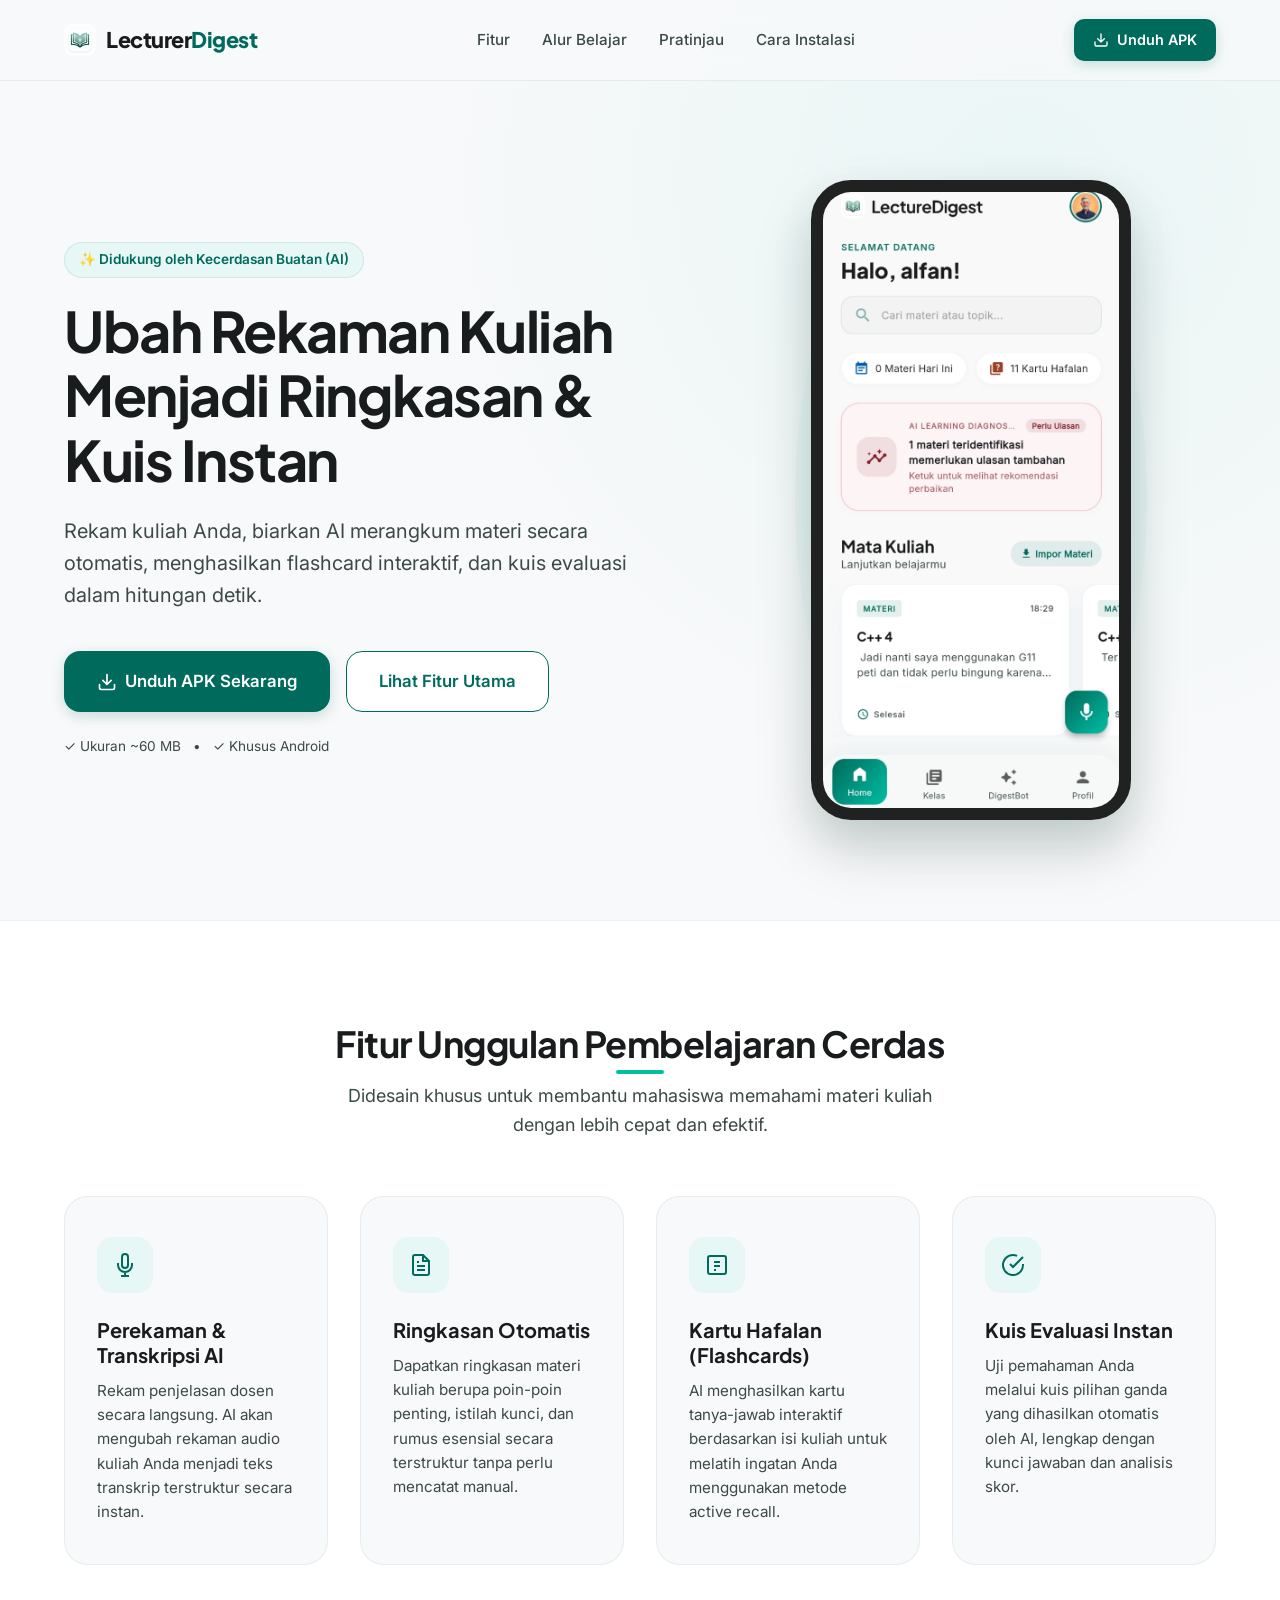
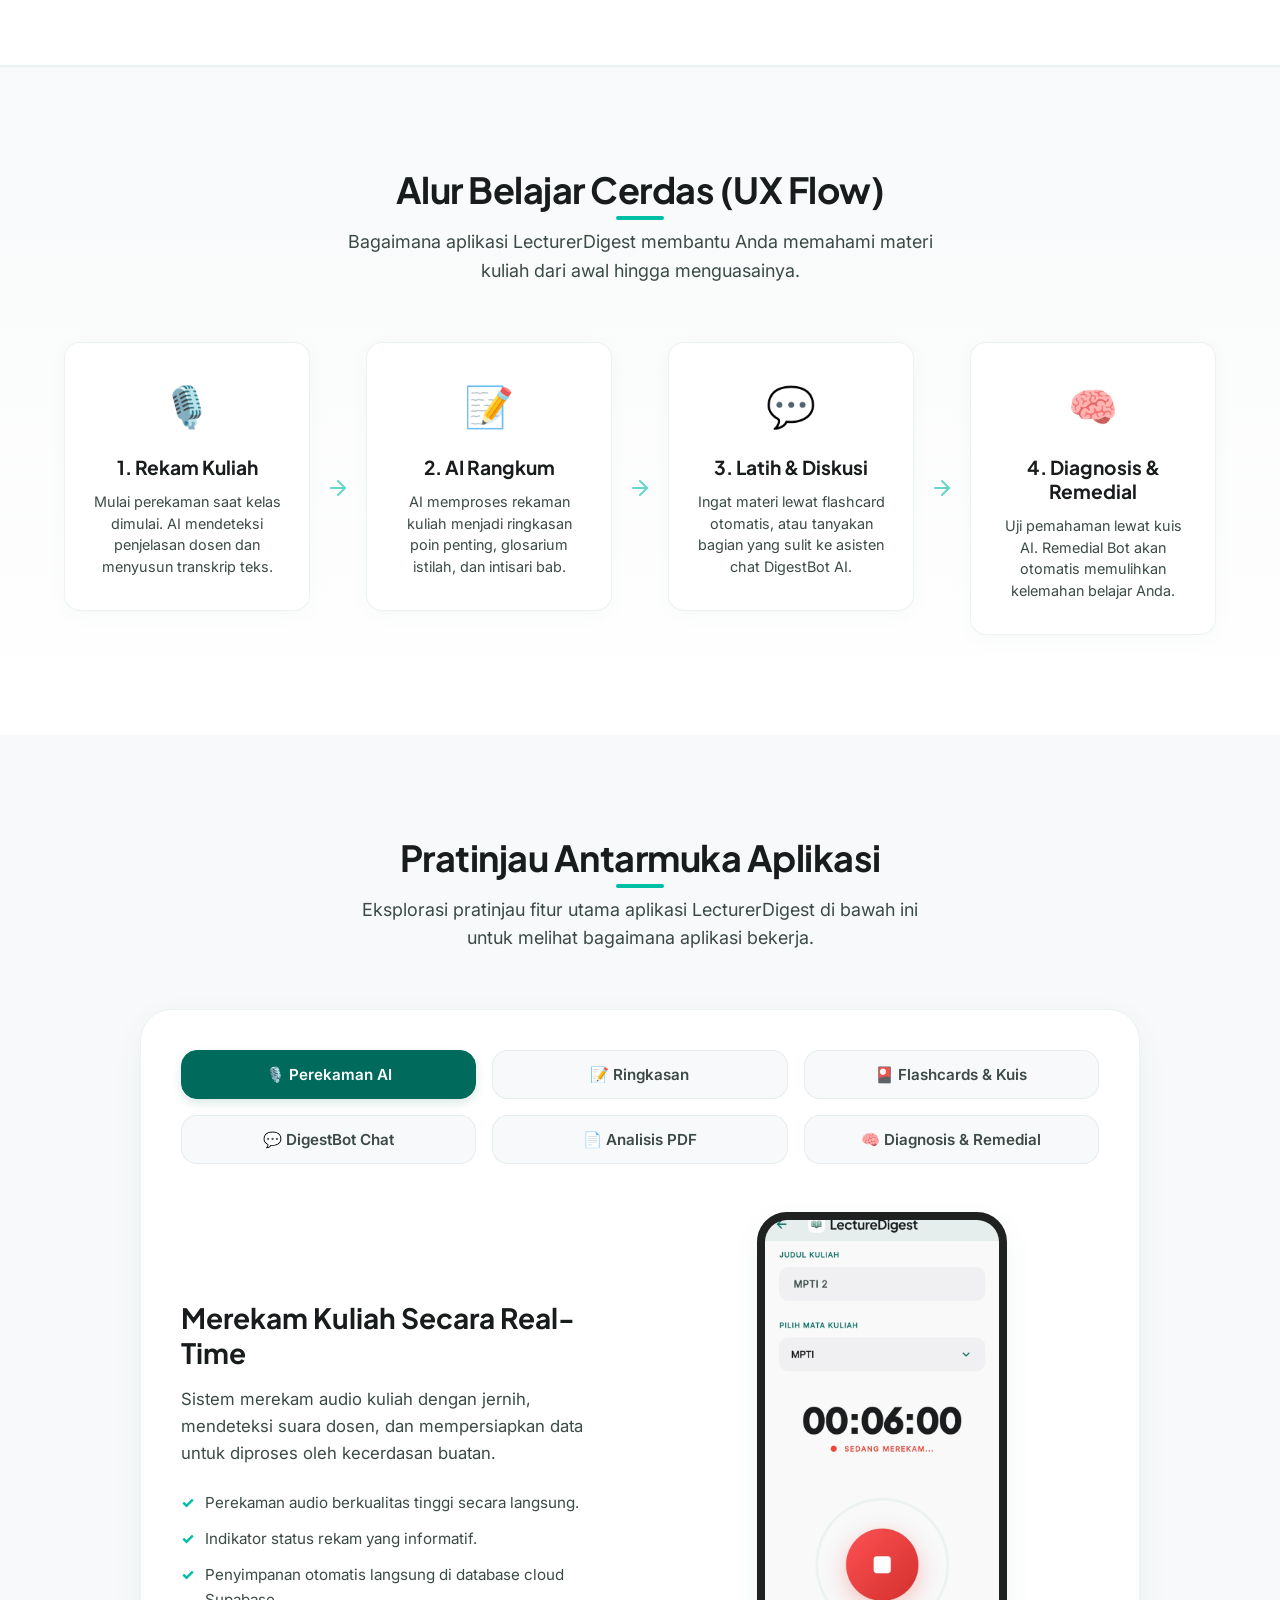
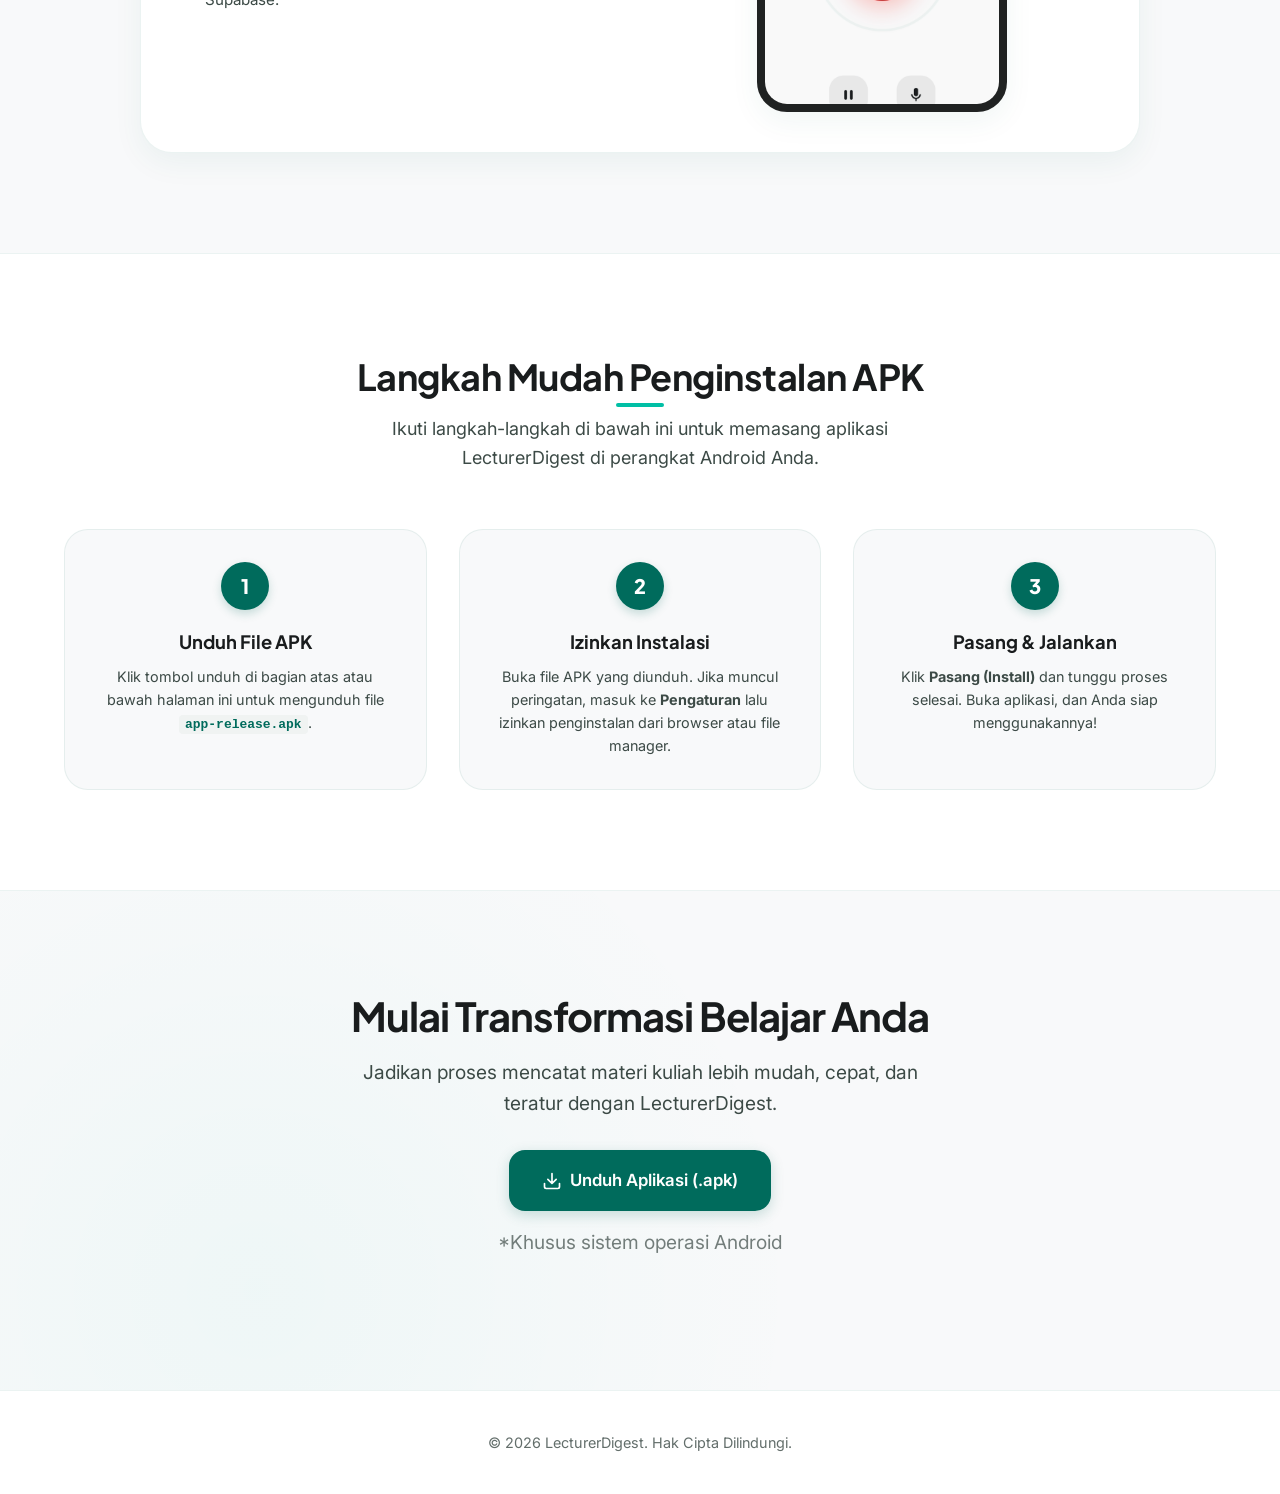
==== index.html @ afc5af7c "inisialisasi landing page" ====
<!DOCTYPE html>
<html lang="id">
<head>
    <meta charset="UTF-8">
    <meta name="viewport" content="width=device-width, initial-scale=1.0">
    <title>LecturerDigest - Rangkum Kuliah Otomatis dengan AI</title>
    <meta name="description" content="LecturerDigest adalah aplikasi Flutter cerdas yang membantu mahasiswa merangkum materi kuliah secara otomatis menggunakan AI. Rekam, buat transkrip, flashcard, dan kuis secara instan.">
    
    <!-- Google Fonts -->
    <link rel="preconnect" href="https://fonts.googleapis.com">
    <link rel="preconnect" href="https://fonts.gstatic.com" crossorigin>
    <link href="https://fonts.googleapis.com/css2?family=Inter:wght@400;500;600&family=Plus+Jakarta+Sans:wght@600;700;800&display=swap" rel="stylesheet">
    
    <!-- Custom CSS -->
    <link rel="stylesheet" href="style.css">
    
    <!-- Favicon -->
    <link rel="icon" type="image/png" href="logo.png">
</head>
<body>

    <!-- Header / Navbar -->
    <header class="header">
        <div class="container navbar">
            <a href="#" class="logo">
                <img src="logo.png" alt="LecturerDigest Logo" class="logo-img">
                <span class="logo-text">Lecturer<span>Digest</span></span>
            </a>
            <nav class="nav-links">
                <a href="#fitur">Fitur</a>
                <a href="#alur">Alur Belajar</a>
                <a href="#demo">Pratinjau</a>
                <a href="#panduan">Cara Instalasi</a>
            </nav>
            <div class="nav-cta">
                <a href="app-release.apk" class="btn btn-primary btn-sm" download>
                    <svg width="16" height="16" viewBox="0 0 24 24" fill="none" stroke="currentColor" stroke-width="2" stroke-linecap="round" stroke-linejoin="round"><path d="M21 15v4a2 2 0 0 1-2 2H5a2 2 0 0 1-2-2v-4M7 10l5 5 5-5M12 15V3"/></svg>
                    Unduh APK
                </a>
            </div>
        </div>
    </header>

    <!-- Hero Section -->
    <section class="hero-section">
        <div class="container hero-grid">
            <div class="hero-content">
                <div class="badge">✨ Didukung oleh Kecerdasan Buatan (AI)</div>
                <h1>Ubah Rekaman Kuliah Menjadi Ringkasan & Kuis Instan</h1>
                <p class="hero-subtitle">Rekam kuliah Anda, biarkan AI merangkum materi secara otomatis, menghasilkan flashcard interaktif, dan kuis evaluasi dalam hitungan detik.</p>
                
                <div class="hero-actions">
                    <a href="app-release.apk" class="btn btn-primary btn-lg" download>
                        <svg width="20" height="20" viewBox="0 0 24 24" fill="none" stroke="currentColor" stroke-width="2" stroke-linecap="round" stroke-linejoin="round"><path d="M21 15v4a2 2 0 0 1-2 2H5a2 2 0 0 1-2-2v-4M7 10l5 5 5-5M12 15V3"/></svg>
                        Unduh APK Sekarang
                    </a>
                    <a href="#demo" class="btn btn-secondary btn-lg">
                        Lihat Fitur Utama
                    </a>
                </div>
                
                <div class="hero-meta">
                    <span>✓ Ukuran ~60 MB</span>
                    <span>•</span>
                    <span>✓ Khusus Android</span>
                </div>
            </div>
            
            <div class="hero-visual">
                <!-- CSS App Mockup -->
                <div class="phone-frame-wrapper">
                    <div class="phone-frame">
                        <img src="ss/dashboard.png" alt="LecturerDigest Dashboard" class="phone-screenshot">
                    </div>
                </div>
            </div>
        </div>
    </section>

    <!-- Features Section -->
    <section id="fitur" class="features-section">
        <div class="container">
            <div class="section-title text-center">
                <h2>Fitur Unggulan Pembelajaran Cerdas</h2>
                <p>Didesain khusus untuk membantu mahasiswa memahami materi kuliah dengan lebih cepat dan efektif.</p>
            </div>
            
            <div class="features-grid">
                <div class="feature-card">
                    <div class="feature-icon">
                        <svg width="24" height="24" viewBox="0 0 24 24" fill="none" stroke="currentColor" stroke-width="2"><path d="M12 1a3 3 0 0 0-3 3v8a3 3 0 0 0 6 0V4a3 3 0 0 0-3-3z"/><path d="M19 10v2a7 7 0 0 1-14 0v-2M12 19v4M8 23h8"/></svg>
                    </div>
                    <h3>Perekaman & Transkripsi AI</h3>
                    <p>Rekam penjelasan dosen secara langsung. AI akan mengubah rekaman audio kuliah Anda menjadi teks transkrip terstruktur secara instan.</p>
                </div>
                
                <div class="feature-card">
                    <div class="feature-icon">
                        <svg width="24" height="24" viewBox="0 0 24 24" fill="none" stroke="currentColor" stroke-width="2"><path d="M14 2H6a2 2 0 0 0-2 2v16a2 2 0 0 0 2 2h12a2 2 0 0 0 2-2V8z"/><polyline points="14 2 14 8 20 8"/><line x1="16" y1="13" x2="8" y2="13"/><line x1="16" y1="17" x2="8" y2="17"/><polyline points="10 9 9 9 8 9"/></svg>
                    </div>
                    <h3>Ringkasan Otomatis</h3>
                    <p>Dapatkan ringkasan materi kuliah berupa poin-poin penting, istilah kunci, dan rumus esensial secara terstruktur tanpa perlu mencatat manual.</p>
                </div>
                
                <div class="feature-card">
                    <div class="feature-icon">
                        <svg width="24" height="24" viewBox="0 0 24 24" fill="none" stroke="currentColor" stroke-width="2"><rect x="3" y="3" width="18" height="18" rx="2" ry="2"/><line x1="9" y1="9" x2="15" y2="9"/><line x1="9" y1="13" x2="15" y2="13"/><line x1="9" y1="17" x2="11" y2="17"/></svg>
                    </div>
                    <h3>Kartu Hafalan (Flashcards)</h3>
                    <p>AI menghasilkan kartu tanya-jawab interaktif berdasarkan isi kuliah untuk melatih ingatan Anda menggunakan metode active recall.</p>
                </div>
                
                <div class="feature-card">
                    <div class="feature-icon">
                        <svg width="24" height="24" viewBox="0 0 24 24" fill="none" stroke="currentColor" stroke-width="2"><path d="M22 11.08V12a10 10 0 1 1-5.93-9.14"/><polyline points="22 4 12 14.01 9 11.01"/></svg>
                    </div>
                    <h3>Kuis Evaluasi Instan</h3>
                    <p>Uji pemahaman Anda melalui kuis pilihan ganda yang dihasilkan otomatis oleh AI, lengkap dengan kunci jawaban dan analisis skor.</p>
                </div>
            </div>
        </div>
    </section>

    <!-- UX Flow Section -->
    <section id="alur" class="flow-section">
        <div class="container">
            <div class="section-title text-center">
                <h2>Alur Belajar Cerdas (UX Flow)</h2>
                <p>Bagaimana aplikasi LecturerDigest membantu Anda memahami materi kuliah dari awal hingga menguasainya.</p>
            </div>
            
            <div class="flow-steps">
                <div class="flow-step">
                    <div class="flow-icon">🎙️</div>
                    <div class="flow-content">
                        <h4>1. Rekam Kuliah</h4>
                        <p>Mulai perekaman saat kelas dimulai. AI mendeteksi penjelasan dosen dan menyusun transkrip teks.</p>
                    </div>
                </div>
                <div class="flow-arrow">
                    <svg width="24" height="24" viewBox="0 0 24 24" fill="none" stroke="currentColor" stroke-width="2" stroke-linecap="round" stroke-linejoin="round"><line x1="5" y1="12" x2="19" y2="12"/><polyline points="12 5 19 12 12 19"/></svg>
                </div>
                <div class="flow-step">
                    <div class="flow-icon">📝</div>
                    <div class="flow-content">
                        <h4>2. AI Rangkum</h4>
                        <p>AI memproses rekaman kuliah menjadi ringkasan poin penting, glosarium istilah, dan intisari bab.</p>
                    </div>
                </div>
                <div class="flow-arrow">
                    <svg width="24" height="24" viewBox="0 0 24 24" fill="none" stroke="currentColor" stroke-width="2" stroke-linecap="round" stroke-linejoin="round"><line x1="5" y1="12" x2="19" y2="12"/><polyline points="12 5 19 12 12 19"/></svg>
                </div>
                <div class="flow-step">
                    <div class="flow-icon">💬</div>
                    <div class="flow-content">
                        <h4>3. Latih & Diskusi</h4>
                        <p>Ingat materi lewat flashcard otomatis, atau tanyakan bagian yang sulit ke asisten chat DigestBot AI.</p>
                    </div>
                </div>
                <div class="flow-arrow">
                    <svg width="24" height="24" viewBox="0 0 24 24" fill="none" stroke="currentColor" stroke-width="2" stroke-linecap="round" stroke-linejoin="round"><line x1="5" y1="12" x2="19" y2="12"/><polyline points="12 5 19 12 12 19"/></svg>
                </div>
                <div class="flow-step">
                    <div class="flow-icon">🧠</div>
                    <div class="flow-content">
                        <h4>4. Diagnosis & Remedial</h4>
                        <p>Uji pemahaman lewat kuis AI. Remedial Bot akan otomatis memulihkan kelemahan belajar Anda.</p>
                    </div>
                </div>
            </div>
        </div>
    </section>

    <!-- App Preview Section -->
    <section id="demo" class="demo-section">
        <div class="container">
            <div class="section-title text-center">
                <h2>Pratinjau Antarmuka Aplikasi</h2>
                <p>Eksplorasi pratinjau fitur utama aplikasi LecturerDigest di bawah ini untuk melihat bagaimana aplikasi bekerja.</p>
            </div>
            
            <div class="demo-tabs-container">
                <div class="demo-tabs">
                    <button class="tab-btn active" onclick="switchTab('rekam')">🎙️ Perekaman AI</button>
                    <button class="tab-btn" onclick="switchTab('ringkas')">📝 Ringkasan</button>
                    <button class="tab-btn" onclick="switchTab('flash')">🎴 Flashcards & Kuis</button>
                    <button class="tab-btn" onclick="switchTab('bot')">💬 DigestBot Chat</button>
                    <button class="tab-btn" onclick="switchTab('pdf')">📄 Analisis PDF</button>
                    <button class="tab-btn" onclick="switchTab('diagnosis')">🧠 Diagnosis & Remedial</button>
                </div>
                
                <div class="demo-content-wrapper">
                    <!-- Tab Panel 1: Rekam -->
                    <div id="panel-rekam" class="tab-panel active">
                        <div class="panel-layout">
                            <div class="panel-info">
                                <h3>Merekam Kuliah Secara Real-Time</h3>
                                <p>Sistem merekam audio kuliah dengan jernih, mendeteksi suara dosen, dan mempersiapkan data untuk diproses oleh kecerdasan buatan.</p>
                                <ul class="bullet-list">
                                    <li>Perekaman audio berkualitas tinggi secara langsung.</li>
                                    <li>Indikator status rekam yang informatif.</li>
                                    <li>Penyimpanan otomatis langsung di database cloud Supabase.</li>
                                </ul>
                            </div>
                            <div class="panel-preview">
                                <div class="phone-frame mini-phone">
                                    <img src="ss/rekam.png" alt="Perekaman AI LecturerDigest" class="phone-screenshot">
                                </div>
                            </div>
                        </div>
                    </div>
                    
                    <!-- Tab Panel 2: Ringkas -->
                    <div id="panel-ringkas" class="tab-panel">
                        <div class="panel-layout">
                            <div class="panel-info">
                                <h3>Ringkasan Otomatis Berbasis AI</h3>
                                <p>Menghasilkan rangkuman berstruktur dari transkrip kuliah panjang. Menemukan poin-poin terpenting dalam hitungan detik.</p>
                                <ul class="bullet-list">
                                    <li>Pembuatan rangkuman otomatis berdasarkan materi kuliah.</li>
                                    <li>Pengelompokan dalam sub-bab/topik yang rapi.</li>
                                    <li>Ekstraksi poin-poin kunci materi secara detail.</li>
                                </ul>
                            </div>
                            <div class="panel-preview">
                                <div class="phone-frame mini-phone">
                                    <img src="ss/ringkasan 1.png" alt="Ringkasan Otomatis LecturerDigest" class="phone-screenshot">
                                </div>
                            </div>
                        </div>
                    </div>
                    
                    <!-- Tab Panel 3: Flashcards -->
                    <div id="panel-flash" class="tab-panel">
                        <div class="panel-layout">
                            <div class="panel-info">
                                <h3>Belajar Cepat dengan Flashcard & Kuis</h3>
                                <p>Sistem mengekstrak konsep kunci dan membuat kuis serta pertanyaan kartu hafalan otomatis untuk melatih daya ingat Anda.</p>
                                <ul class="bullet-list">
                                    <li>Metode Active Recall untuk mengingat materi kuliah.</li>
                                    <li>Pembuatan kartu tanya-jawab otomatis dari teks ringkasan.</li>
                                    <li>Kuis pilihan ganda untuk mengevaluasi pemahaman belajar.</li>
                                </ul>
                            </div>
                            <div class="panel-preview">
                                <div class="phone-frame mini-phone">
                                    <img src="ss/flashcard1.png" alt="Flashcards LecturerDigest" class="phone-screenshot">
                                </div>
                            </div>
                        </div>
                    </div>
                    
                    <!-- Tab Panel 4: DigestBot -->
                    <div id="panel-bot" class="tab-panel">
                        <div class="panel-layout">
                            <div class="panel-info">
                                <h3>Asisten Belajar Cerdas: DigestBot</h3>
                                <p>Fitur tanya jawab langsung dengan AI pintar yang mengetahui isi rekaman kuliah Anda secara detail.</p>
                                <ul class="bullet-list">
                                    <li>Tanya jawab interaktif seputar isi rekaman.</li>
                                    <li>Minta penjelasan ulang pada bagian materi yang sulit.</li>
                                    <li>Asisten AI pribadi yang selalu siap membantu kapan saja.</li>
                                </ul>
                            </div>
                            <div class="panel-preview">
                                <div class="phone-frame mini-phone">
                                    <img src="ss/digestbot1.png" alt="DigestBot Chat AI LecturerDigest" class="phone-screenshot">
                                </div>
                            </div>
                        </div>
                    </div>
                    
                    <!-- Tab Panel 5: Analisis PDF -->
                    <div id="panel-pdf" class="tab-panel">
                        <div class="panel-layout">
                            <div class="panel-info">
                                <h3>Unggah & Analisis PDF</h3>
                                <p>Membaca dan merangkum slide kuliah/PDF bahan ajar Anda langsung di dalam aplikasi.</p>
                                <ul class="bullet-list">
                                    <li>Unggah file bahan kuliah berupa slide presentasi atau dokumen PDF.</li>
                                    <li>AI akan mengekstrak informasi dan membuat materi ringkasan.</li>
                                    <li>Bahan ajar terpusat untuk memudahkan belajar terarah.</li>
                                </ul>
                            </div>
                            <div class="panel-preview">
                                <div class="phone-frame mini-phone">
                                    <img src="ss/pdf1.png" alt="Analisis PDF LecturerDigest" class="phone-screenshot">
                                </div>
                            </div>
                        </div>
                    </div>
                    
                    <!-- Tab Panel 6: Diagnosis -->
                    <div id="panel-diagnosis" class="tab-panel">
                        <div class="panel-layout">
                            <div class="panel-info">
                                <h3>Diagnosis Pemahaman & Remedial Bot</h3>
                                <p>Mendiagnosis kelemahan belajar Anda dan memberikan bantuan remedial otomatis.</p>
                                <ul class="bullet-list">
                                    <li>Analisis otomatis tingkat pemahaman per topik kuliah.</li>
                                    <li>Remedial Bot memberikan materi remedial terarah.</li>
                                    <li>Rekomendasi materi yang perlu dipelajari kembali agar nilai maksimal.</li>
                                </ul>
                            </div>
                            <div class="panel-preview">
                                <div class="phone-frame mini-phone">
                                    <img src="ss/diagnosis1.png" alt="Diagnosis Pemahaman LecturerDigest" class="phone-screenshot">
                                </div>
                            </div>
                        </div>
                    </div>
                </div>
            </div>
        </div>
    </section>

    <!-- Installation Guide Section -->
    <section id="panduan" class="guide-section">
        <div class="container">
            <div class="section-title text-center">
                <h2>Langkah Mudah Penginstalan APK</h2>
                <p>Ikuti langkah-langkah di bawah ini untuk memasang aplikasi LecturerDigest di perangkat Android Anda.</p>
            </div>
            
            <div class="guide-steps">
                <div class="step-card">
                    <div class="step-num">1</div>
                    <h4>Unduh File APK</h4>
                    <p>Klik tombol unduh di bagian atas atau bawah halaman ini untuk mengunduh file <code>app-release.apk</code>.</p>
                </div>
                
                <div class="step-card">
                    <div class="step-num">2</div>
                    <h4>Izinkan Instalasi</h4>
                    <p>Buka file APK yang diunduh. Jika muncul peringatan, masuk ke <strong>Pengaturan</strong> lalu izinkan penginstalan dari browser atau file manager.</p>
                </div>
                
                <div class="step-card">
                    <div class="step-num">3</div>
                    <h4>Pasang & Jalankan</h4>
                    <p>Klik <strong>Pasang (Install)</strong> dan tunggu proses selesai. Buka aplikasi, dan Anda siap menggunakannya!</p>
                </div>
            </div>
        </div>
    </section>

    <!-- CTA Section -->
    <section class="cta-section">
        <div class="container text-center">
            <h2>Mulai Transformasi Belajar Anda</h2>
            <p>Jadikan proses mencatat materi kuliah lebih mudah, cepat, dan teratur dengan LecturerDigest.</p>
            <div class="cta-btn-wrapper">
                <a href="app-release.apk" class="btn btn-primary btn-lg" download>
                    <svg width="20" height="20" viewBox="0 0 24 24" fill="none" stroke="currentColor" stroke-width="2" stroke-linecap="round" stroke-linejoin="round"><path d="M21 15v4a2 2 0 0 1-2 2H5a2 2 0 0 1-2-2v-4M7 10l5 5 5-5M12 15V3"/></svg>
                    Unduh Aplikasi (.apk)
                </a>
            </div>
            <p class="cta-note">*Khusus sistem operasi Android</p>
        </div>
    </section>

    <!-- Footer -->
    <footer class="footer">
        <div class="container">
            <p class="copyright">© 2026 LecturerDigest. Hak Cipta Dilindungi.</p>
        </div>
    </footer>

    <!-- Interactive JS Scripts -->
    <script>
        // Tab switching logic
        function switchTab(tabId) {
            // Remove active classes
            document.querySelectorAll('.tab-btn').forEach(btn => btn.classList.remove('active'));
            document.querySelectorAll('.tab-panel').forEach(panel => panel.classList.remove('active'));
            
            // Add active to current button
            event.currentTarget.classList.add('active');
            
            // Show corresponding panel
            document.getElementById('panel-' + tabId).classList.add('active');
        }

        // No extra functions needed since screenshots are used directly.
    </script>
</body>
</html>
---- style.css ----
/* ==========================================================================
   Design System & Variable Declarations
   ========================================================================== */
:root {
    /* Primary Colors */
    --color-primary: #006b5c;         /* App Theme Deep Teal */
    --color-primary-rgb: 0, 107, 92;
    --color-primary-container: #00bfa5; /* Vibrant Turquoise Green */
    --color-primary-light: #e6f7f5;    /* Very Light Mint */
    
    /* Secondary & Dark Accents */
    --color-secondary: #005faf;       /* Blue Accent */
    --color-text-primary: #191c1d;    /* Deep Charcoal-Green */
    --color-text-secondary: #3c4a46;  /* Muted Slate-Teal */
    --color-border: rgba(0, 107, 92, 0.08);
    --color-border-active: rgba(0, 107, 92, 0.2);
    
    /* Backgrounds */
    --color-bg-page: #f8f9fa;         /* Off-white page background */
    --color-bg-card: #ffffff;         /* Pure white cards */
    --color-bg-subtle: #f0f3f2;       /* Light gray-teal */
    
    /* Animations */
    --transition-smooth: all 0.3s cubic-bezier(0.4, 0, 0.2, 1);
    --shadow-subtle: 0 4px 20px rgba(0, 107, 92, 0.03);
    --shadow-medium: 0 10px 30px rgba(0, 107, 92, 0.06);
    --shadow-premium: 0 20px 40px rgba(0, 107, 92, 0.1);
    
    /* Border Radius */
    --radius-sm: 8px;
    --radius-md: 16px;
    --radius-lg: 24px;
    --radius-xl: 32px;
}

/* ==========================================================================
   Base CSS & Reset
   ========================================================================== */
* {
    box-sizing: border-box;
    margin: 0;
    padding: 0;
}

html {
    scroll-behavior: smooth;
    font-size: 16px;
}

body {
    font-family: 'Inter', -apple-system, BlinkMacSystemFont, "Segoe UI", Roboto, Helvetica, Arial, sans-serif;
    color: var(--color-text-secondary);
    background-color: var(--color-bg-page);
    line-height: 1.6;
    overflow-x: hidden;
    -webkit-font-smoothing: antialiased;
}

h1, h2, h3, h4, h5, h6 {
    font-family: 'Plus Jakarta Sans', sans-serif;
    color: var(--color-text-primary);
    font-weight: 700;
    line-height: 1.25;
}

a {
    color: inherit;
    text-decoration: none;
    transition: var(--transition-smooth);
}

img, svg {
    max-width: 100%;
    height: auto;
    vertical-align: middle;
}

code {
    background-color: var(--color-bg-subtle);
    padding: 2px 6px;
    border-radius: 4px;
    font-size: 0.9em;
    color: var(--color-primary);
    font-weight: 600;
}

/* ==========================================================================
   Utility Layout Components
   ========================================================================== */
.container {
    width: 100%;
    max-width: 1200px;
    margin: 0 auto;
    padding: 0 24px;
}

.text-center {
    text-align: center;
}

.section-title {
    margin-bottom: 56px;
}

.section-title h2 {
    font-size: 2.25rem;
    margin-bottom: 16px;
    letter-spacing: -0.5px;
    position: relative;
    display: inline-block;
}

.section-title h2::after {
    content: '';
    position: absolute;
    bottom: -8px;
    left: 50%;
    transform: translateX(-50%);
    width: 48px;
    height: 4px;
    background-color: var(--color-primary-container);
    border-radius: 2px;
}

.section-title p {
    font-size: 1.125rem;
    max-width: 600px;
    margin: 0 auto;
    color: var(--color-text-secondary);
}

/* ==========================================================================
   Buttons (Minimalist & Dynamic)
   ========================================================================== */
.btn {
    display: inline-flex;
    align-items: center;
    justify-content: center;
    gap: 8px;
    font-weight: 600;
    font-family: 'Inter', sans-serif;
    border-radius: var(--radius-md);
    cursor: pointer;
    transition: var(--transition-smooth);
    border: 1px solid transparent;
}

.btn-primary {
    background-color: var(--color-primary);
    color: white;
    box-shadow: 0 4px 14px rgba(0, 107, 92, 0.2);
}

.btn-primary:hover {
    background-color: #005649;
    transform: translateY(-2px);
    box-shadow: 0 6px 20px rgba(0, 107, 92, 0.3);
}

.btn-primary:active {
    transform: translateY(0);
}

.btn-secondary {
    background-color: var(--color-bg-card);
    color: var(--color-primary);
    border-color: var(--color-primary);
}

.btn-secondary:hover {
    background-color: var(--color-primary-light);
    transform: translateY(-2px);
}

.btn-lg {
    padding: 16px 32px;
    font-size: 1.05rem;
}

.btn-sm {
    padding: 8px 18px;
    font-size: 0.9rem;
    border-radius: 10px;
}

/* ==========================================================================
   Header / Navbar
   ========================================================================== */
.header {
    position: fixed;
    top: 0;
    left: 0;
    width: 100%;
    z-index: 1000;
    background-color: rgba(248, 249, 250, 0.8);
    backdrop-filter: blur(12px);
    -webkit-backdrop-filter: blur(12px);
    border-bottom: 1px solid var(--color-border);
}

.navbar {
    display: flex;
    align-items: center;
    justify-content: space-between;
    height: 80px;
}

.logo {
    display: flex;
    align-items: center;
    gap: 10px;
}

.logo-img {
    width: 32px;
    height: 32px;
    object-fit: cover;
    border-radius: 9px;
}

.logo-text {
    font-family: 'Plus Jakarta Sans', sans-serif;
    font-weight: 800;
    font-size: 1.35rem;
    letter-spacing: -0.5px;
    color: var(--color-text-primary);
}

.logo-text span {
    color: var(--color-primary);
}

.nav-links {
    display: flex;
    align-items: center;
    gap: 32px;
}

.nav-links a {
    font-size: 0.95rem;
    font-weight: 500;
    color: var(--color-text-secondary);
}

.nav-links a:hover {
    color: var(--color-primary);
}

/* ==========================================================================
   Hero Section
   ========================================================================== */
.hero-section {
    padding: 180px 0 100px 0;
    background: radial-gradient(circle at 80% 20%, rgba(0, 191, 165, 0.06) 0%, rgba(248, 249, 250, 0) 50%);
}

.hero-grid {
    display: grid;
    grid-template-columns: 1.1fr 0.9fr;
    gap: 64px;
    align-items: center;
}

.hero-content h1 {
    font-size: 3.5rem;
    line-height: 1.15;
    letter-spacing: -1.5px;
    margin-bottom: 24px;
}

.badge {
    display: inline-block;
    padding: 6px 14px;
    background-color: var(--color-primary-light);
    color: var(--color-primary);
    font-size: 0.85rem;
    font-weight: 600;
    border-radius: 100px;
    margin-bottom: 20px;
    border: 1px solid rgba(0, 107, 92, 0.1);
}

.hero-subtitle {
    font-size: 1.25rem;
    color: var(--color-text-secondary);
    margin-bottom: 40px;
    font-weight: 400;
}

.hero-actions {
    display: flex;
    align-items: center;
    gap: 16px;
    margin-bottom: 24px;
}

.hero-meta {
    display: flex;
    align-items: center;
    gap: 12px;
    font-size: 0.85rem;
    color: var(--color-text-secondary);
}

/* ==========================================================================
   App Mockup Phone (Pure CSS)
   ========================================================================== */
.hero-visual {
    display: flex;
    justify-content: center;
}

.phone-frame-wrapper {
    position: relative;
}

.phone-frame-wrapper::before {
    content: '';
    position: absolute;
    top: 50%;
    left: 50%;
    transform: translate(-50%, -50%);
    width: 110%;
    height: 110%;
    background: radial-gradient(circle, rgba(0, 191, 165, 0.12) 0%, rgba(0, 191, 165, 0) 70%);
    z-index: -1;
    border-radius: 50%;
}

.phone-frame {
    width: 320px;
    height: 640px;
    background-color: #0b0c0c;
    border: 12px solid #202222;
    border-radius: 40px;
    box-shadow: var(--shadow-premium), 0 30px 60px rgba(0,0,0,0.15);
    overflow: hidden;
    position: relative;
    animation: floatAnimation 6s ease-in-out infinite;
}

.phone-screen {
    width: 100%;
    height: 100%;
    background-color: var(--color-bg-page);
    display: flex;
    flex-direction: column;
    position: relative;
}

.phone-header {
    height: 36px;
    padding: 0 20px;
    display: flex;
    justify-content: space-between;
    align-items: center;
    background-color: var(--color-bg-card);
    font-size: 0.75rem;
    font-weight: 600;
}

.phone-camera {
    width: 60px;
    height: 18px;
    background-color: #202222;
    border-bottom-left-radius: 12px;
    border-bottom-right-radius: 12px;
    position: absolute;
    top: 0;
    left: 50%;
    transform: translateX(-50%);
    z-index: 10;
}

.phone-app-bar {
    height: 56px;
    padding: 0 20px;
    display: flex;
    justify-content: space-between;
    align-items: center;
    background-color: var(--color-bg-card);
    border-bottom: 1px solid var(--color-border);
}

.app-title {
    font-family: 'Plus Jakarta Sans', sans-serif;
    font-weight: 700;
    font-size: 0.95rem;
    color: var(--color-text-primary);
}

.avatar {
    font-size: 1.1rem;
}

.phone-app-body {
    flex: 1;
    padding: 16px;
    overflow-y: auto;
    position: relative;
}

.welcome-box {
    background-color: var(--color-primary);
    color: white;
    padding: 16px;
    border-radius: var(--radius-md);
    margin-bottom: 16px;
}

.welcome-box h3 {
    color: white;
    font-size: 1rem;
    margin-bottom: 4px;
}

.welcome-box p {
    font-size: 0.75rem;
    opacity: 0.85;
}

.stats-grid {
    display: grid;
    grid-template-columns: 1fr 1fr;
    gap: 12px;
    margin-bottom: 16px;
}

.stat-card {
    background-color: var(--color-bg-card);
    border: 1px solid var(--color-border);
    padding: 12px;
    border-radius: var(--radius-md);
    text-align: center;
}

.stat-val {
    font-family: 'Plus Jakarta Sans', sans-serif;
    font-weight: 800;
    font-size: 1.25rem;
    color: var(--color-primary);
}

.stat-lbl {
    font-size: 0.65rem;
    text-transform: uppercase;
    letter-spacing: 0.5px;
}

.activity-card {
    background-color: var(--color-bg-card);
    border: 1px solid var(--color-border);
    padding: 16px;
    border-radius: var(--radius-md);
}

.card-title {
    font-family: 'Plus Jakarta Sans', sans-serif;
    font-size: 0.8rem;
    font-weight: 700;
    margin-bottom: 12px;
    color: var(--color-text-primary);
}

.recent-item {
    display: flex;
    align-items: center;
    gap: 10px;
    padding-bottom: 10px;
    margin-bottom: 10px;
    border-bottom: 1px solid var(--color-border);
}

.recent-item:last-child {
    padding-bottom: 0;
    margin-bottom: 0;
    border-bottom: none;
}

.recent-icon {
    font-size: 1.2rem;
}

.recent-info h4 {
    font-size: 0.75rem;
    margin-bottom: 2px;
    font-weight: 600;
}

.recent-info p {
    font-size: 0.6rem;
}

.floating-record-btn {
    position: absolute;
    bottom: 20px;
    right: 20px;
    width: 48px;
    height: 48px;
    background-color: var(--color-primary-container);
    border-radius: 50%;
    display: flex;
    align-items: center;
    justify-content: center;
    box-shadow: 0 4px 10px rgba(0, 191, 165, 0.4);
    z-index: 5;
}

.mic-icon {
    font-size: 1.2rem;
}

.pulse-ring {
    position: absolute;
    width: 100%;
    height: 100%;
    border-radius: 50%;
    border: 3px solid var(--color-primary-container);
    animation: pulseAnimation 2s linear infinite;
}

/* ==========================================================================
   Features Section
   ========================================================================== */
.features-section {
    padding: 100px 0;
    background-color: var(--color-bg-card);
    border-top: 1px solid var(--color-border);
    border-bottom: 1px solid var(--color-border);
}

.features-grid {
    display: grid;
    grid-template-columns: repeat(auto-fit, minmax(250px, 1fr));
    gap: 32px;
}

.feature-card {
    padding: 40px 32px;
    background-color: var(--color-bg-page);
    border-radius: var(--radius-lg);
    border: 1px solid var(--color-border);
    transition: var(--transition-smooth);
}

.feature-card:hover {
    transform: translateY(-8px);
    border-color: var(--color-border-active);
    box-shadow: var(--shadow-medium);
}

.feature-icon {
    display: inline-flex;
    align-items: center;
    justify-content: center;
    width: 56px;
    height: 56px;
    background-color: var(--color-primary-light);
    color: var(--color-primary);
    border-radius: var(--radius-md);
    margin-bottom: 24px;
}

.feature-card h3 {
    font-size: 1.25rem;
    margin-bottom: 12px;
}

.feature-card p {
    font-size: 0.95rem;
    line-height: 1.6;
}

/* ==========================================================================
   Interactive Demo Section
   ========================================================================== */
.demo-section {
    padding: 100px 0;
}

.demo-tabs-container {
    max-width: 1000px;
    margin: 0 auto;
    background-color: var(--color-bg-card);
    border: 1px solid var(--color-border);
    border-radius: var(--radius-xl);
    padding: 40px;
    box-shadow: var(--shadow-medium);
}

.demo-tabs {
    display: grid;
    grid-template-columns: repeat(3, 1fr);
    gap: 16px;
    margin-bottom: 48px;
}

.tab-btn {
    padding: 14px 20px;
    font-family: 'Inter', sans-serif;
    font-size: 0.95rem;
    font-weight: 600;
    background: var(--color-bg-page);
    border: 1px solid var(--color-border);
    border-radius: var(--radius-md);
    cursor: pointer;
    color: var(--color-text-secondary);
    transition: var(--transition-smooth);
    display: flex;
    align-items: center;
    justify-content: center;
    gap: 8px;
    text-align: center;
}

.tab-btn:hover {
    color: var(--color-primary);
    background-color: var(--color-primary-light);
    border-color: var(--color-border-active);
}

.tab-btn.active {
    background-color: var(--color-primary);
    color: white;
    border-color: var(--color-primary);
    box-shadow: 0 4px 10px rgba(0, 107, 92, 0.15);
}

.tab-panel {
    display: none;
}

.tab-panel.active {
    display: block;
    animation: fadeIn 0.4s ease;
}

.panel-layout {
    display: grid;
    grid-template-columns: 1fr 1fr;
    gap: 48px;
    align-items: center;
}

.panel-info h3 {
    font-size: 1.75rem;
    margin-bottom: 16px;
}

.panel-info p {
    font-size: 1.05rem;
    margin-bottom: 24px;
}

.bullet-list {
    list-style: none;
}

.bullet-list li {
    position: relative;
    padding-left: 24px;
    margin-bottom: 12px;
    font-size: 0.95rem;
}

.bullet-list li::before {
    content: "✓";
    position: absolute;
    left: 0;
    top: 0;
    color: var(--color-primary-container);
    font-weight: 800;
}

.panel-preview {
    display: flex;
    justify-content: center;
}

/* ==========================================================================
   App Screenshots & Mockups
   ========================================================================== */
.phone-screenshot {
    width: 100%;
    height: 100%;
    object-fit: cover;
    display: block;
}

.phone-frame.mini-phone {
    width: 250px;
    height: 500px;
    border-width: 8px;
    border-radius: 30px;
    animation: none;
    box-shadow: var(--shadow-medium);
}

/* ==========================================================================
   Guide Section
   ========================================================================== */
.guide-section {
    padding: 100px 0;
    background-color: var(--color-bg-card);
    border-top: 1px solid var(--color-border);
    border-bottom: 1px solid var(--color-border);
}

.guide-steps {
    display: grid;
    grid-template-columns: repeat(auto-fit, minmax(280px, 1fr));
    gap: 32px;
}

.step-card {
    padding: 32px;
    background-color: var(--color-bg-page);
    border-radius: var(--radius-lg);
    border: 1px solid var(--color-border);
    text-align: center;
    position: relative;
}

.step-num {
    width: 48px;
    height: 48px;
    background-color: var(--color-primary);
    color: white;
    border-radius: 50%;
    display: flex;
    align-items: center;
    justify-content: center;
    font-family: 'Plus Jakarta Sans', sans-serif;
    font-weight: 800;
    font-size: 1.25rem;
    margin: 0 auto 20px auto;
    box-shadow: 0 4px 10px rgba(0, 107, 92, 0.2);
}

.step-card h4 {
    font-size: 1.15rem;
    margin-bottom: 12px;
}

.step-card p {
    font-size: 0.9rem;
    line-height: 1.6;
}

/* ==========================================================================
   CTA Section
   ========================================================================== */
.cta-section {
    padding: 100px 0;
    background: radial-gradient(circle at 20% 80%, rgba(0, 191, 165, 0.04) 0%, rgba(248, 249, 250, 0) 50%);
}

.cta-section h2 {
    font-size: 2.5rem;
    margin-bottom: 16px;
    letter-spacing: -1px;
}

.cta-section p {
    font-size: 1.2rem;
    max-width: 600px;
    margin: 0 auto 32px auto;
}

.cta-btn-wrapper {
    margin-bottom: 16px;
}

.cta-note {
    font-size: 0.8rem;
    opacity: 0.7;
}

/* ==========================================================================
   Footer
   ========================================================================== */
.footer {
    background-color: var(--color-bg-card);
    border-top: 1px solid var(--color-border);
    padding: 40px 0;
    text-align: center;
}

.copyright {
    font-size: 0.9rem;
    opacity: 0.8;
}

/* ==========================================================================
   Keyframes & Animations
   ========================================================================== */
@keyframes floatAnimation {
    0% { transform: translateY(0); }
    50% { transform: translateY(-10px); }
    100% { transform: translateY(0); }
}

@keyframes pulseAnimation {
    0% { transform: scale(1); opacity: 0.6; }
    100% { transform: scale(1.6); opacity: 0; }
}

@keyframes waveAnimation {
    0% { transform: scaleY(0.4); }
    100% { transform: scaleY(1); }
}

@keyframes fadeIn {
    from { opacity: 0; transform: translateY(8px); }
    to { opacity: 1; transform: translateY(0); }
}

/* ==========================================================================
   Responsive Design Media Queries
   ========================================================================== */
@media (max-width: 992px) {
    html {
        font-size: 15px;
    }
    
    .hero-grid {
        grid-template-columns: 1fr;
        text-align: center;
        gap: 48px;
    }
    
    .hero-content {
        display: flex;
        flex-direction: column;
        align-items: center;
    }
    
    .hero-actions {
        justify-content: center;
    }
    
    .panel-layout {
        grid-template-columns: 1fr;
        gap: 32px;
    }
    
    .panel-preview {
        order: -1; /* Display preview on top on mobile screen */
    }
    
    .nav-links {
        display: none; /* Simple navbar for mobile */
    }
}

@media (max-width: 576px) {
    html {
        font-size: 14px;
    }
    
    .hero-content h1 {
        font-size: 2.5rem;
    }
    
    .hero-actions {
        flex-direction: column;
        width: 100%;
    }
    
    .hero-actions .btn {
        width: 100%;
    }
    
    .demo-tabs-container {
        padding: 24px 16px;
    }
}

/* ==========================================================================
   UX Flow Section & Additional Responsiveness
   ========================================================================== */
.flow-section {
    padding: 100px 0;
    background: linear-gradient(180deg, var(--color-bg-page) 0%, var(--color-bg-card) 100%);
    border-top: 1px solid var(--color-border);
}

.flow-steps {
    display: flex;
    align-items: flex-start;
    justify-content: space-between;
    gap: 16px;
    margin-top: 48px;
}

.flow-step {
    flex: 1;
    background-color: var(--color-bg-card);
    border: 1px solid var(--color-border);
    border-radius: var(--radius-md);
    padding: 32px 24px;
    text-align: center;
    box-shadow: var(--shadow-subtle);
    transition: var(--transition-smooth);
}

.flow-step:hover {
    transform: translateY(-4px);
    box-shadow: var(--shadow-medium);
    border-color: var(--color-border-active);
}

.flow-icon {
    font-size: 2.5rem;
    margin-bottom: 16px;
}

.flow-content h4 {
    font-size: 1.2rem;
    margin-bottom: 12px;
    color: var(--color-text-primary);
}

.flow-content p {
    font-size: 0.9rem;
    line-height: 1.5;
    color: var(--color-text-secondary);
}

.flow-arrow {
    display: flex;
    align-items: center;
    justify-content: center;
    align-self: center;
    color: var(--color-primary-container);
    opacity: 0.6;
}

.flow-arrow svg {
    width: 24px;
    height: 24px;
}

@media (max-width: 992px) {
    .flow-steps {
        flex-direction: column;
        align-items: center;
        gap: 24px;
    }
    
    .flow-arrow {
        transform: rotate(90deg);
        margin: 8px 0;
    }
    
    .flow-step {
        width: 100%;
        max-width: 450px;
    }
    
    .demo-tabs {
        grid-template-columns: repeat(2, 1fr);
    }
}

@media (max-width: 576px) {
    .demo-tabs {
        grid-template-columns: 1fr;
    }
}
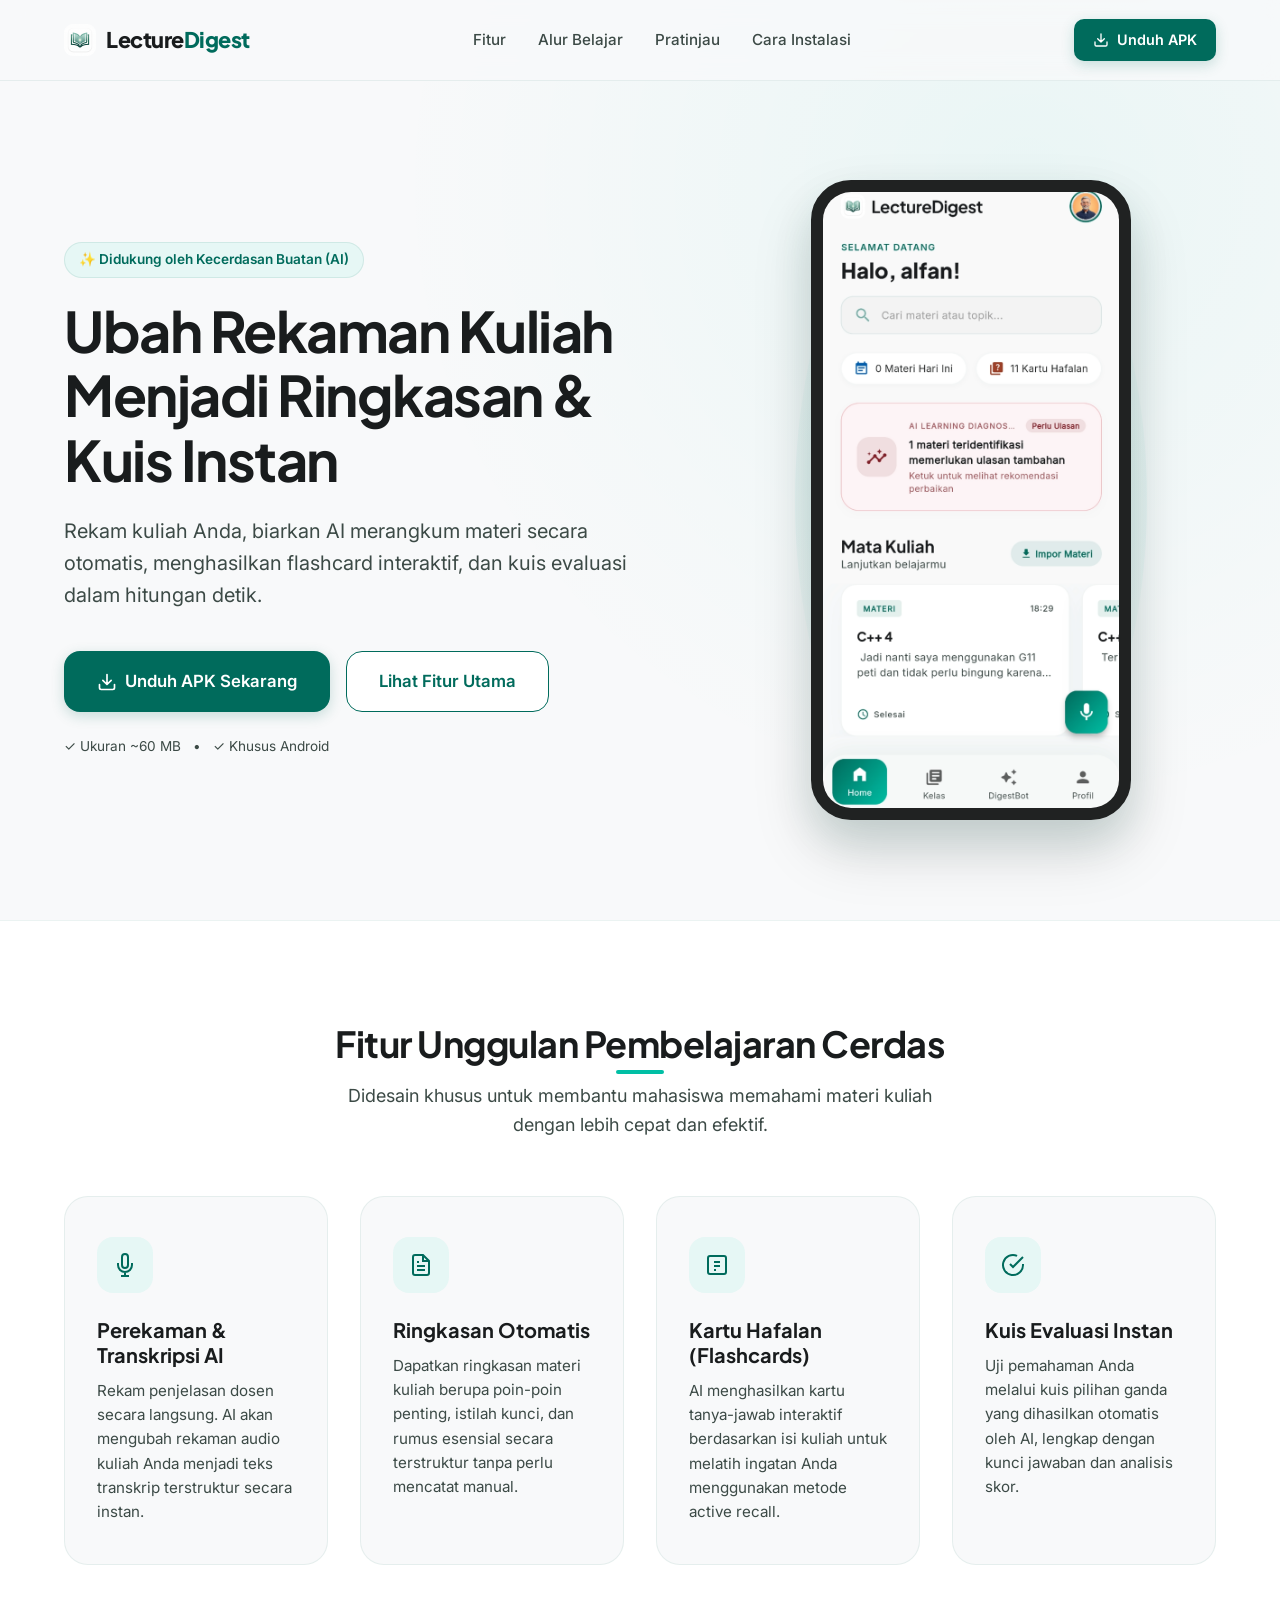
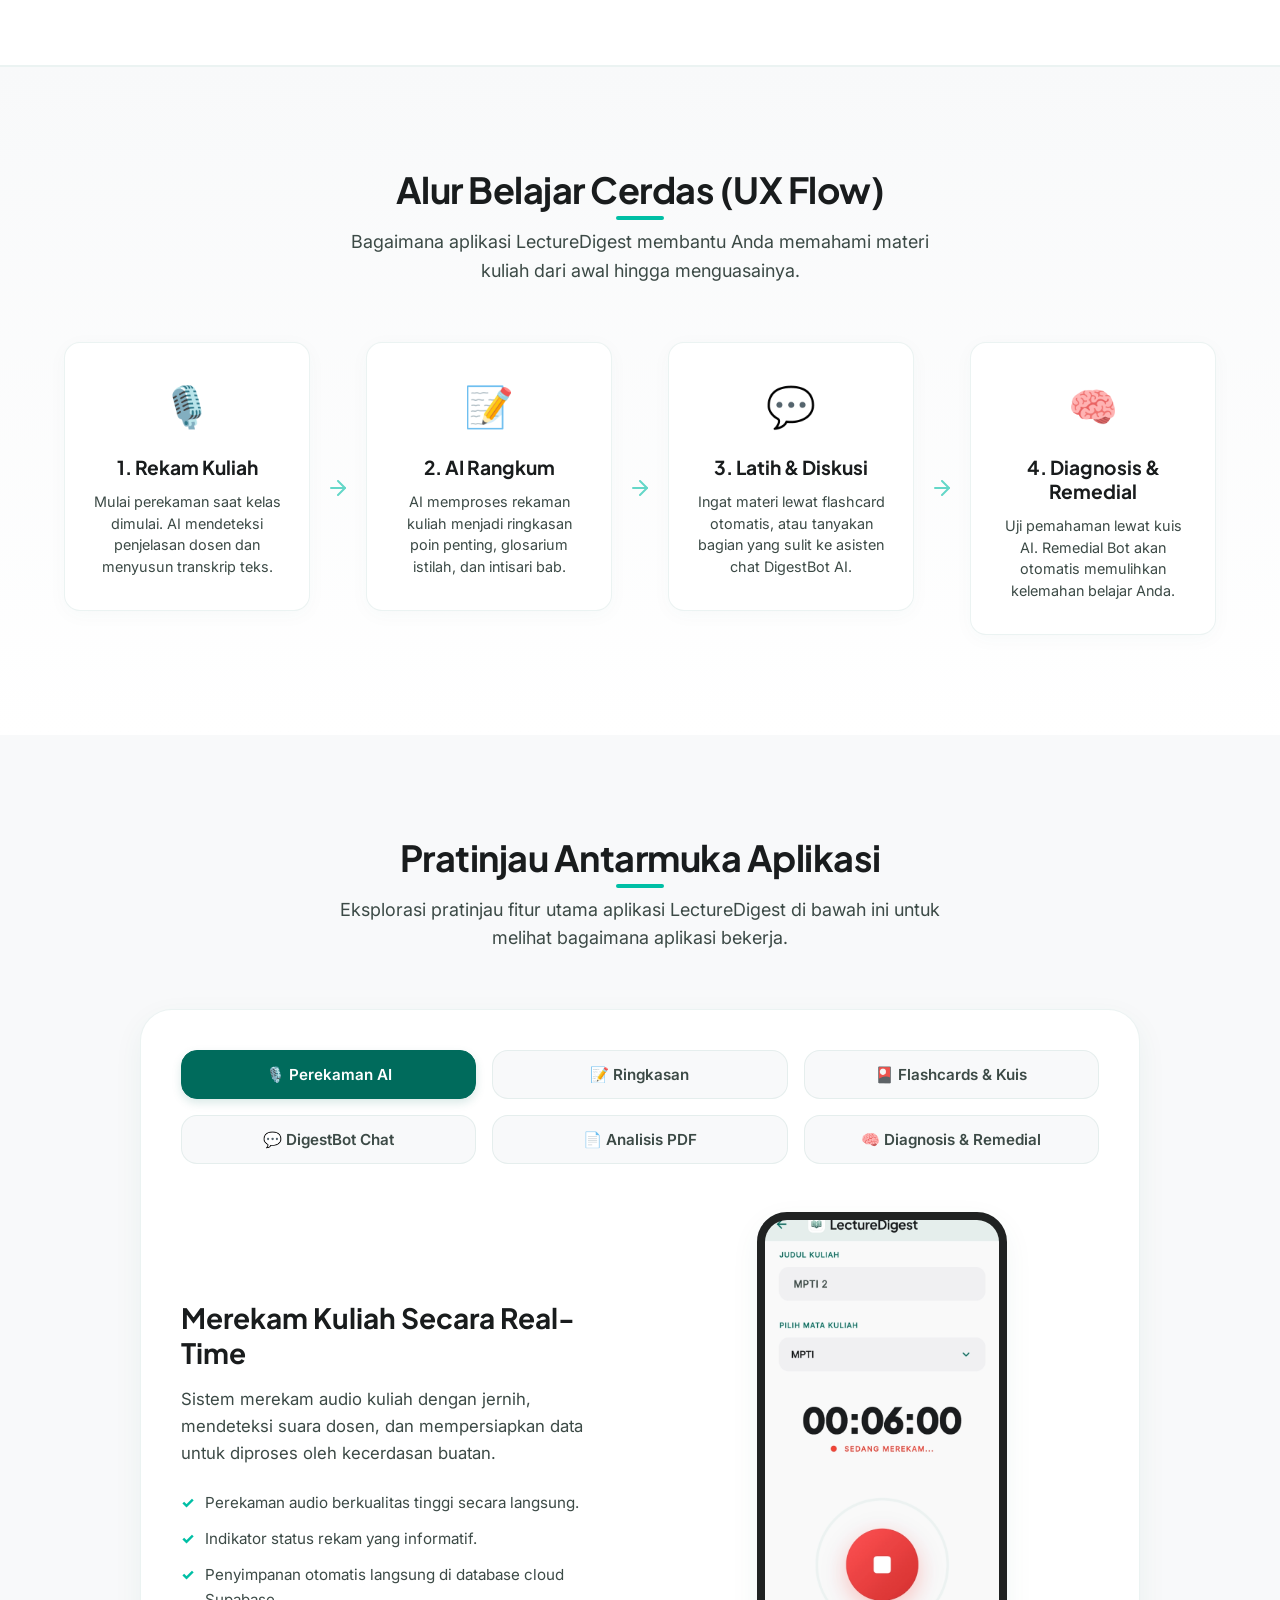
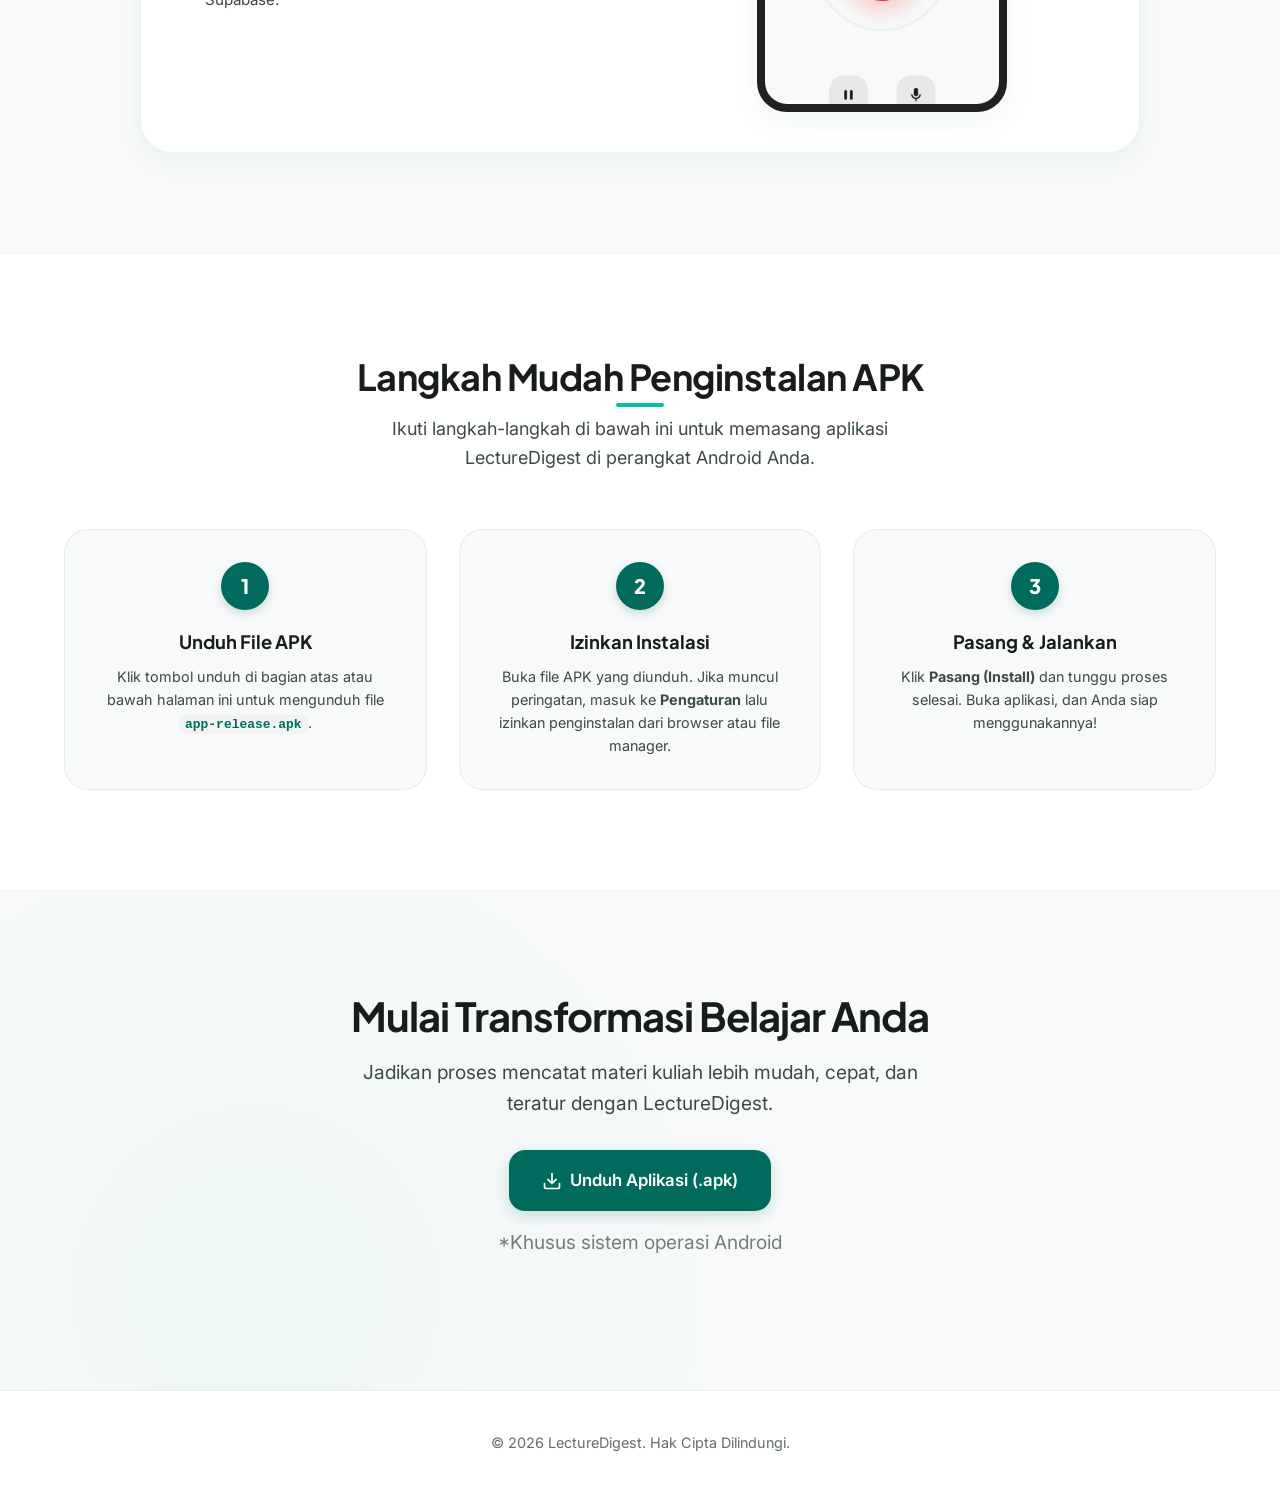
==== commit f6c1eda5: "Update name to LectureDigest on landing page" ====
--- a/index.html
+++ b/index.html
@@ -3,8 +3,8 @@
 <head>
     <meta charset="UTF-8">
     <meta name="viewport" content="width=device-width, initial-scale=1.0">
-    <title>LecturerDigest - Rangkum Kuliah Otomatis dengan AI</title>
-    <meta name="description" content="LecturerDigest adalah aplikasi Flutter cerdas yang membantu mahasiswa merangkum materi kuliah secara otomatis menggunakan AI. Rekam, buat transkrip, flashcard, dan kuis secara instan.">
+    <title>LectureDigest - Rangkum Kuliah Otomatis dengan AI</title>
+    <meta name="description" content="LectureDigest adalah aplikasi Flutter cerdas yang membantu mahasiswa merangkum materi kuliah secara otomatis menggunakan AI. Rekam, buat transkrip, flashcard, dan kuis secara instan.">
     
     <!-- Google Fonts -->
     <link rel="preconnect" href="https://fonts.googleapis.com">
@@ -23,8 +23,8 @@
     <header class="header">
         <div class="container navbar">
             <a href="#" class="logo">
-                <img src="logo.png" alt="LecturerDigest Logo" class="logo-img">
-                <span class="logo-text">Lecturer<span>Digest</span></span>
+                <img src="logo.png" alt="LectureDigest Logo" class="logo-img">
+                <span class="logo-text">Lecture<span>Digest</span></span>
             </a>
             <nav class="nav-links">
                 <a href="#fitur">Fitur</a>
@@ -33,7 +33,7 @@
                 <a href="#panduan">Cara Instalasi</a>
             </nav>
             <div class="nav-cta">
-                <a href="app-release.apk" class="btn btn-primary btn-sm" download>
+                <a href="https://docs.google.com/file/d/1D8ZPhTMsYRMpi4HwBgtLhSe80zKdsb2G/view?usp=sharing" class="btn btn-primary btn-sm" target="_blank">
                     <svg width="16" height="16" viewBox="0 0 24 24" fill="none" stroke="currentColor" stroke-width="2" stroke-linecap="round" stroke-linejoin="round"><path d="M21 15v4a2 2 0 0 1-2 2H5a2 2 0 0 1-2-2v-4M7 10l5 5 5-5M12 15V3"/></svg>
                     Unduh APK
                 </a>
@@ -50,7 +50,7 @@
                 <p class="hero-subtitle">Rekam kuliah Anda, biarkan AI merangkum materi secara otomatis, menghasilkan flashcard interaktif, dan kuis evaluasi dalam hitungan detik.</p>
                 
                 <div class="hero-actions">
-                    <a href="app-release.apk" class="btn btn-primary btn-lg" download>
+                    <a href="https://docs.google.com/file/d/1D8ZPhTMsYRMpi4HwBgtLhSe80zKdsb2G/view?usp=sharing" class="btn btn-primary btn-lg" target="_blank">
                         <svg width="20" height="20" viewBox="0 0 24 24" fill="none" stroke="currentColor" stroke-width="2" stroke-linecap="round" stroke-linejoin="round"><path d="M21 15v4a2 2 0 0 1-2 2H5a2 2 0 0 1-2-2v-4M7 10l5 5 5-5M12 15V3"/></svg>
                         Unduh APK Sekarang
                     </a>
@@ -70,7 +70,7 @@
                 <!-- CSS App Mockup -->
                 <div class="phone-frame-wrapper">
                     <div class="phone-frame">
-                        <img src="ss/dashboard.png" alt="LecturerDigest Dashboard" class="phone-screenshot">
+                        <img src="ss/dashboard.png" alt="LectureDigest Dashboard" class="phone-screenshot">
                     </div>
                 </div>
             </div>
@@ -126,7 +126,7 @@
         <div class="container">
             <div class="section-title text-center">
                 <h2>Alur Belajar Cerdas (UX Flow)</h2>
-                <p>Bagaimana aplikasi LecturerDigest membantu Anda memahami materi kuliah dari awal hingga menguasainya.</p>
+                <p>Bagaimana aplikasi LectureDigest membantu Anda memahami materi kuliah dari awal hingga menguasainya.</p>
             </div>
             
             <div class="flow-steps">
@@ -176,7 +176,7 @@
         <div class="container">
             <div class="section-title text-center">
                 <h2>Pratinjau Antarmuka Aplikasi</h2>
-                <p>Eksplorasi pratinjau fitur utama aplikasi LecturerDigest di bawah ini untuk melihat bagaimana aplikasi bekerja.</p>
+                <p>Eksplorasi pratinjau fitur utama aplikasi LectureDigest di bawah ini untuk melihat bagaimana aplikasi bekerja.</p>
             </div>
             
             <div class="demo-tabs-container">
@@ -204,7 +204,7 @@
                             </div>
                             <div class="panel-preview">
                                 <div class="phone-frame mini-phone">
-                                    <img src="ss/rekam.png" alt="Perekaman AI LecturerDigest" class="phone-screenshot">
+                                    <img src="ss/rekam.png" alt="Perekaman AI LectureDigest" class="phone-screenshot">
                                 </div>
                             </div>
                         </div>
@@ -224,7 +224,7 @@
                             </div>
                             <div class="panel-preview">
                                 <div class="phone-frame mini-phone">
-                                    <img src="ss/ringkasan 1.png" alt="Ringkasan Otomatis LecturerDigest" class="phone-screenshot">
+                                    <img src="ss/ringkasan 1.png" alt="Ringkasan Otomatis LectureDigest" class="phone-screenshot">
                                 </div>
                             </div>
                         </div>
@@ -244,7 +244,7 @@
                             </div>
                             <div class="panel-preview">
                                 <div class="phone-frame mini-phone">
-                                    <img src="ss/flashcard1.png" alt="Flashcards LecturerDigest" class="phone-screenshot">
+                                    <img src="ss/flashcard1.png" alt="Flashcards LectureDigest" class="phone-screenshot">
                                 </div>
                             </div>
                         </div>
@@ -264,7 +264,7 @@
                             </div>
                             <div class="panel-preview">
                                 <div class="phone-frame mini-phone">
-                                    <img src="ss/digestbot1.png" alt="DigestBot Chat AI LecturerDigest" class="phone-screenshot">
+                                    <img src="ss/digestbot1.png" alt="DigestBot Chat AI LectureDigest" class="phone-screenshot">
                                 </div>
                             </div>
                         </div>
@@ -284,7 +284,7 @@
                             </div>
                             <div class="panel-preview">
                                 <div class="phone-frame mini-phone">
-                                    <img src="ss/pdf1.png" alt="Analisis PDF LecturerDigest" class="phone-screenshot">
+                                    <img src="ss/pdf1.png" alt="Analisis PDF LectureDigest" class="phone-screenshot">
                                 </div>
                             </div>
                         </div>
@@ -304,7 +304,7 @@
                             </div>
                             <div class="panel-preview">
                                 <div class="phone-frame mini-phone">
-                                    <img src="ss/diagnosis1.png" alt="Diagnosis Pemahaman LecturerDigest" class="phone-screenshot">
+                                    <img src="ss/diagnosis1.png" alt="Diagnosis Pemahaman LectureDigest" class="phone-screenshot">
                                 </div>
                             </div>
                         </div>
@@ -319,7 +319,7 @@
         <div class="container">
             <div class="section-title text-center">
                 <h2>Langkah Mudah Penginstalan APK</h2>
-                <p>Ikuti langkah-langkah di bawah ini untuk memasang aplikasi LecturerDigest di perangkat Android Anda.</p>
+                <p>Ikuti langkah-langkah di bawah ini untuk memasang aplikasi LectureDigest di perangkat Android Anda.</p>
             </div>
             
             <div class="guide-steps">
@@ -348,9 +348,9 @@
     <section class="cta-section">
         <div class="container text-center">
             <h2>Mulai Transformasi Belajar Anda</h2>
-            <p>Jadikan proses mencatat materi kuliah lebih mudah, cepat, dan teratur dengan LecturerDigest.</p>
+            <p>Jadikan proses mencatat materi kuliah lebih mudah, cepat, dan teratur dengan LectureDigest.</p>
             <div class="cta-btn-wrapper">
-                <a href="app-release.apk" class="btn btn-primary btn-lg" download>
+                <a href="https://docs.google.com/file/d/1D8ZPhTMsYRMpi4HwBgtLhSe80zKdsb2G/view?usp=sharing" class="btn btn-primary btn-lg" target="_blank">
                     <svg width="20" height="20" viewBox="0 0 24 24" fill="none" stroke="currentColor" stroke-width="2" stroke-linecap="round" stroke-linejoin="round"><path d="M21 15v4a2 2 0 0 1-2 2H5a2 2 0 0 1-2-2v-4M7 10l5 5 5-5M12 15V3"/></svg>
                     Unduh Aplikasi (.apk)
                 </a>
@@ -362,7 +362,7 @@
     <!-- Footer -->
     <footer class="footer">
         <div class="container">
-            <p class="copyright">© 2026 LecturerDigest. Hak Cipta Dilindungi.</p>
+            <p class="copyright">© 2026 LectureDigest. Hak Cipta Dilindungi.</p>
         </div>
     </footer>
 
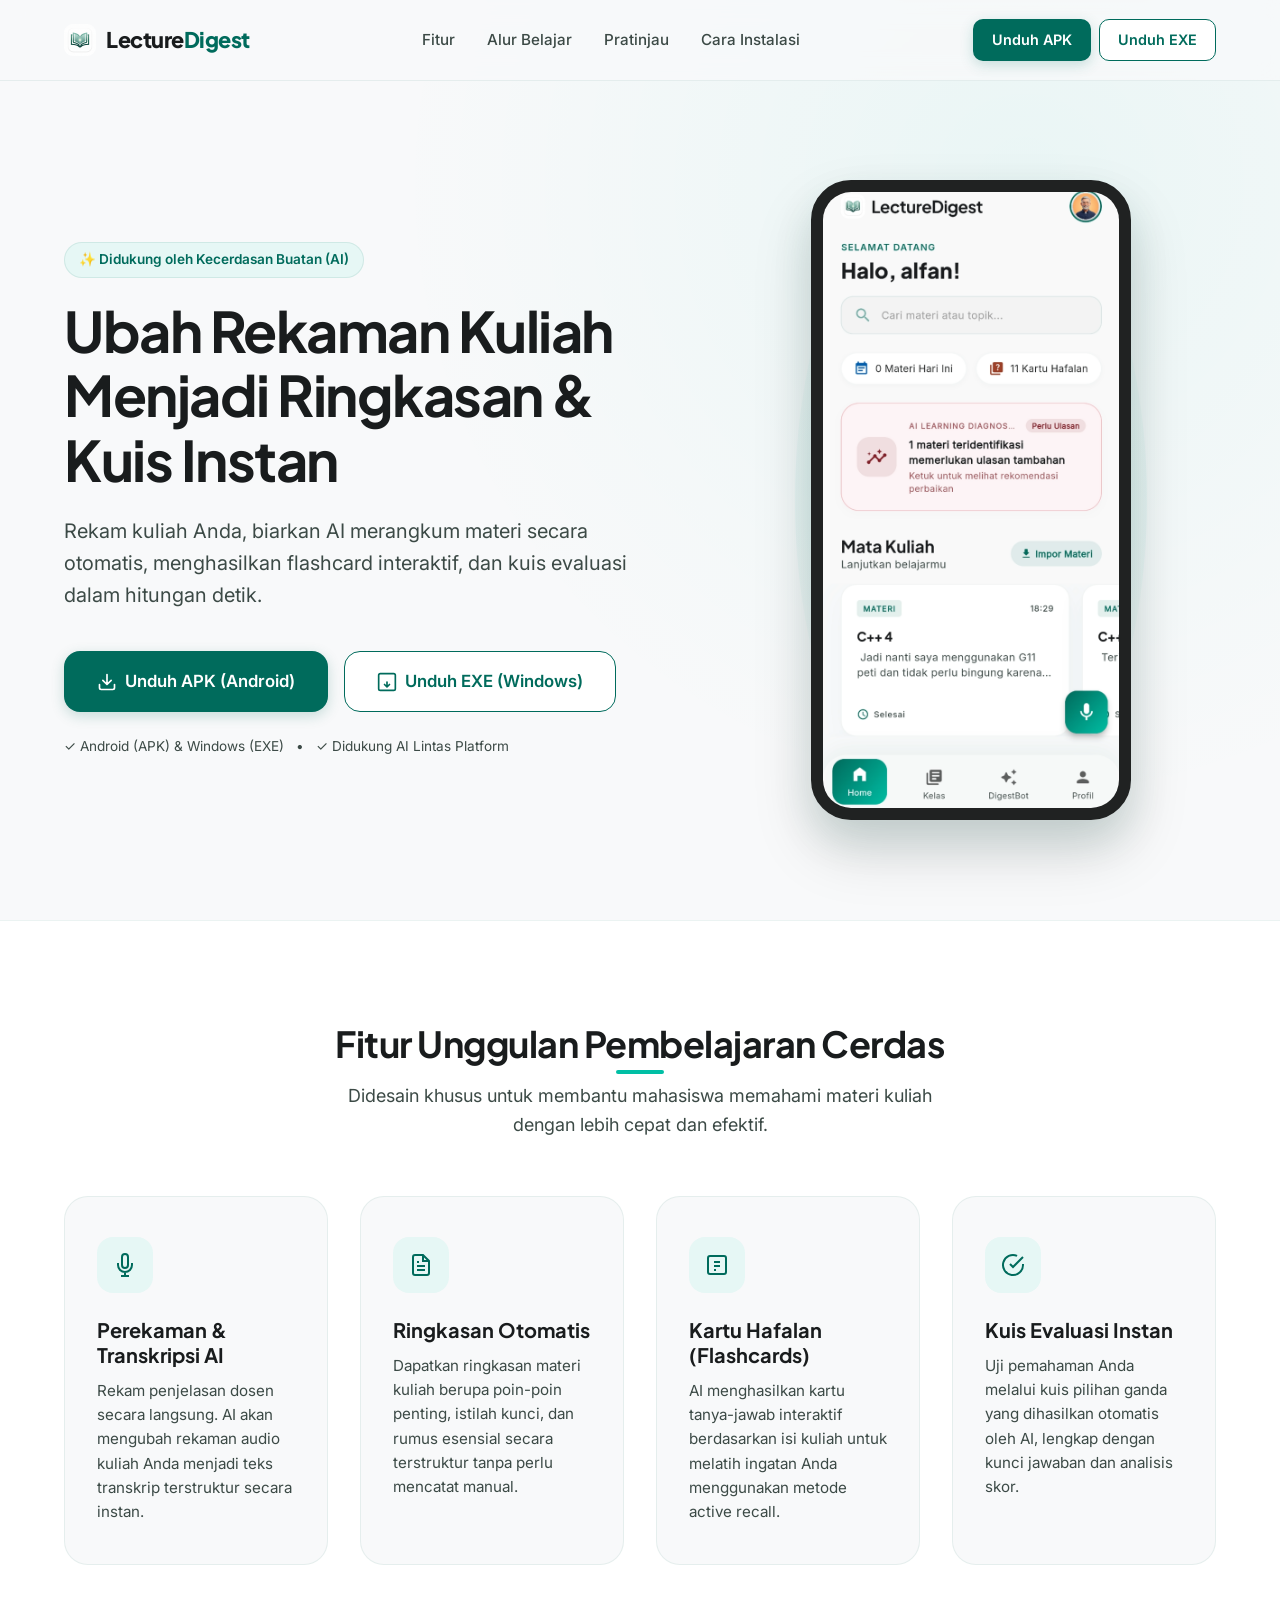
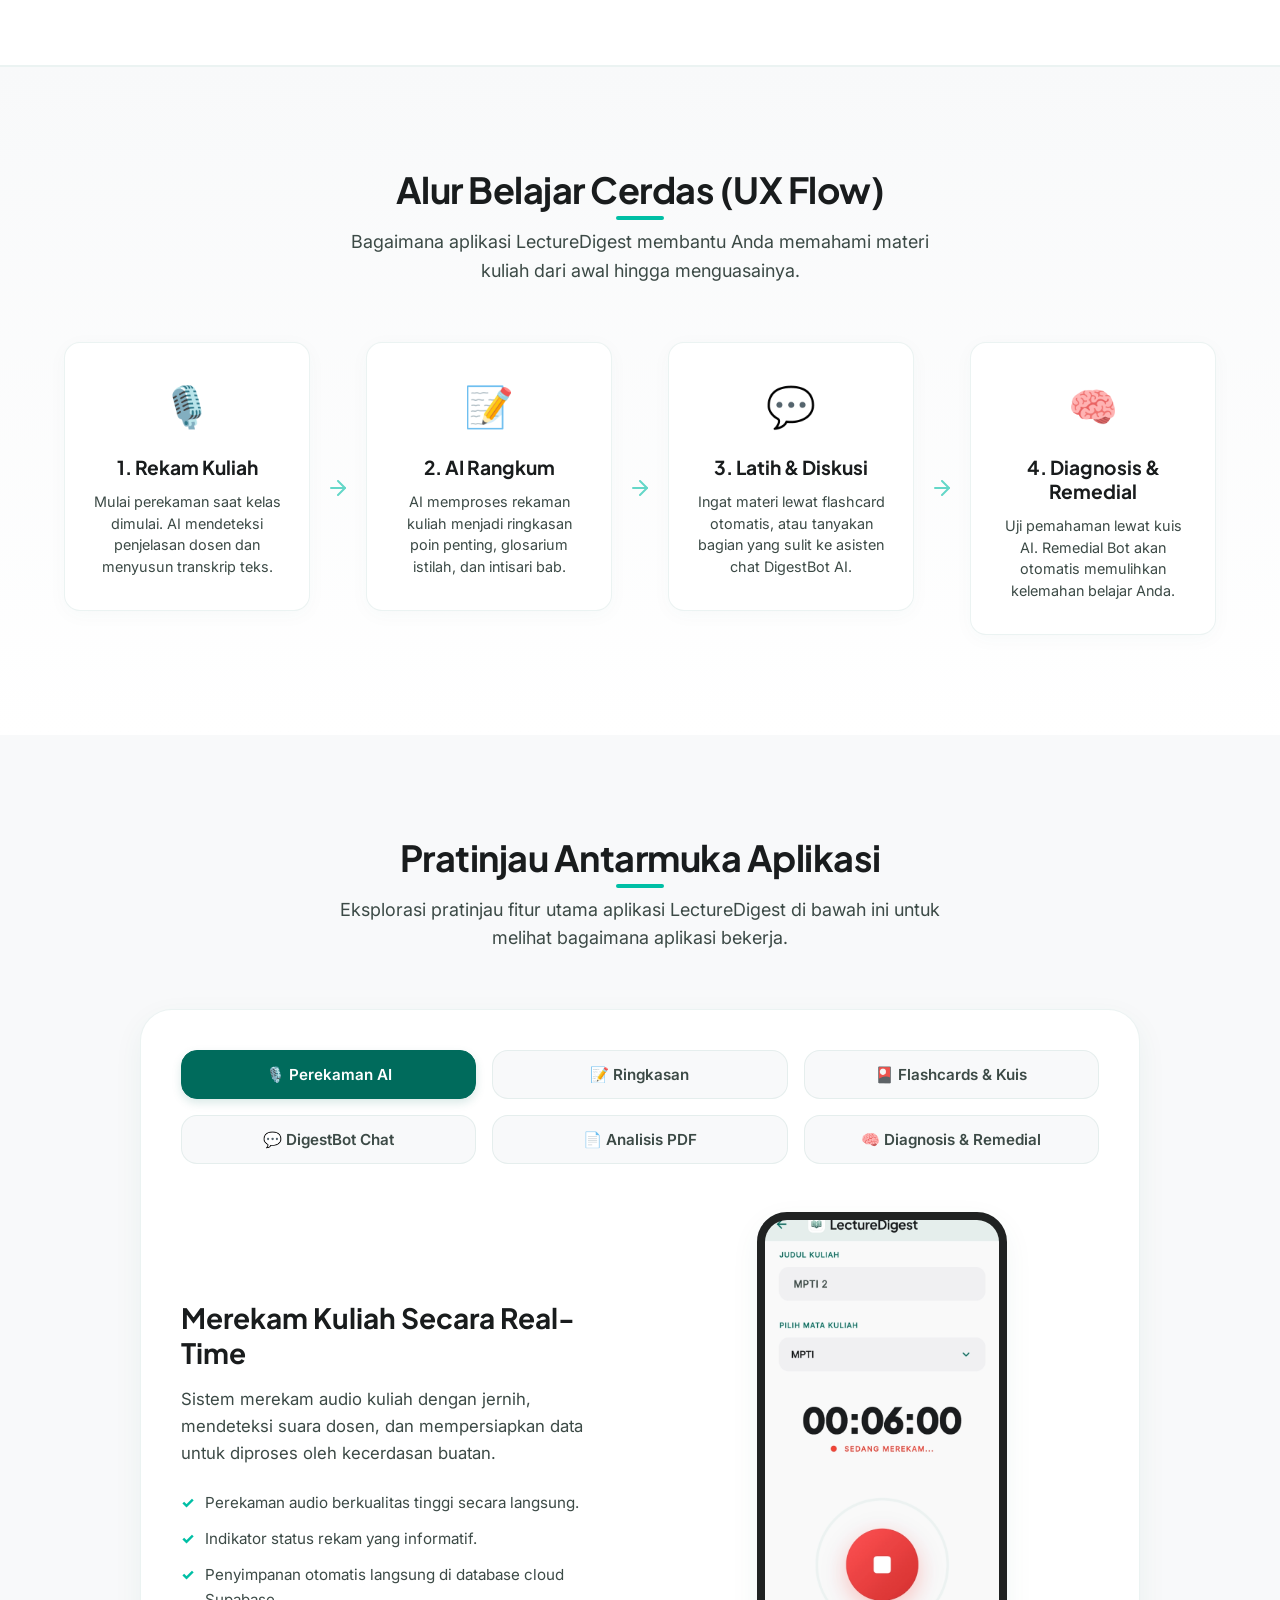
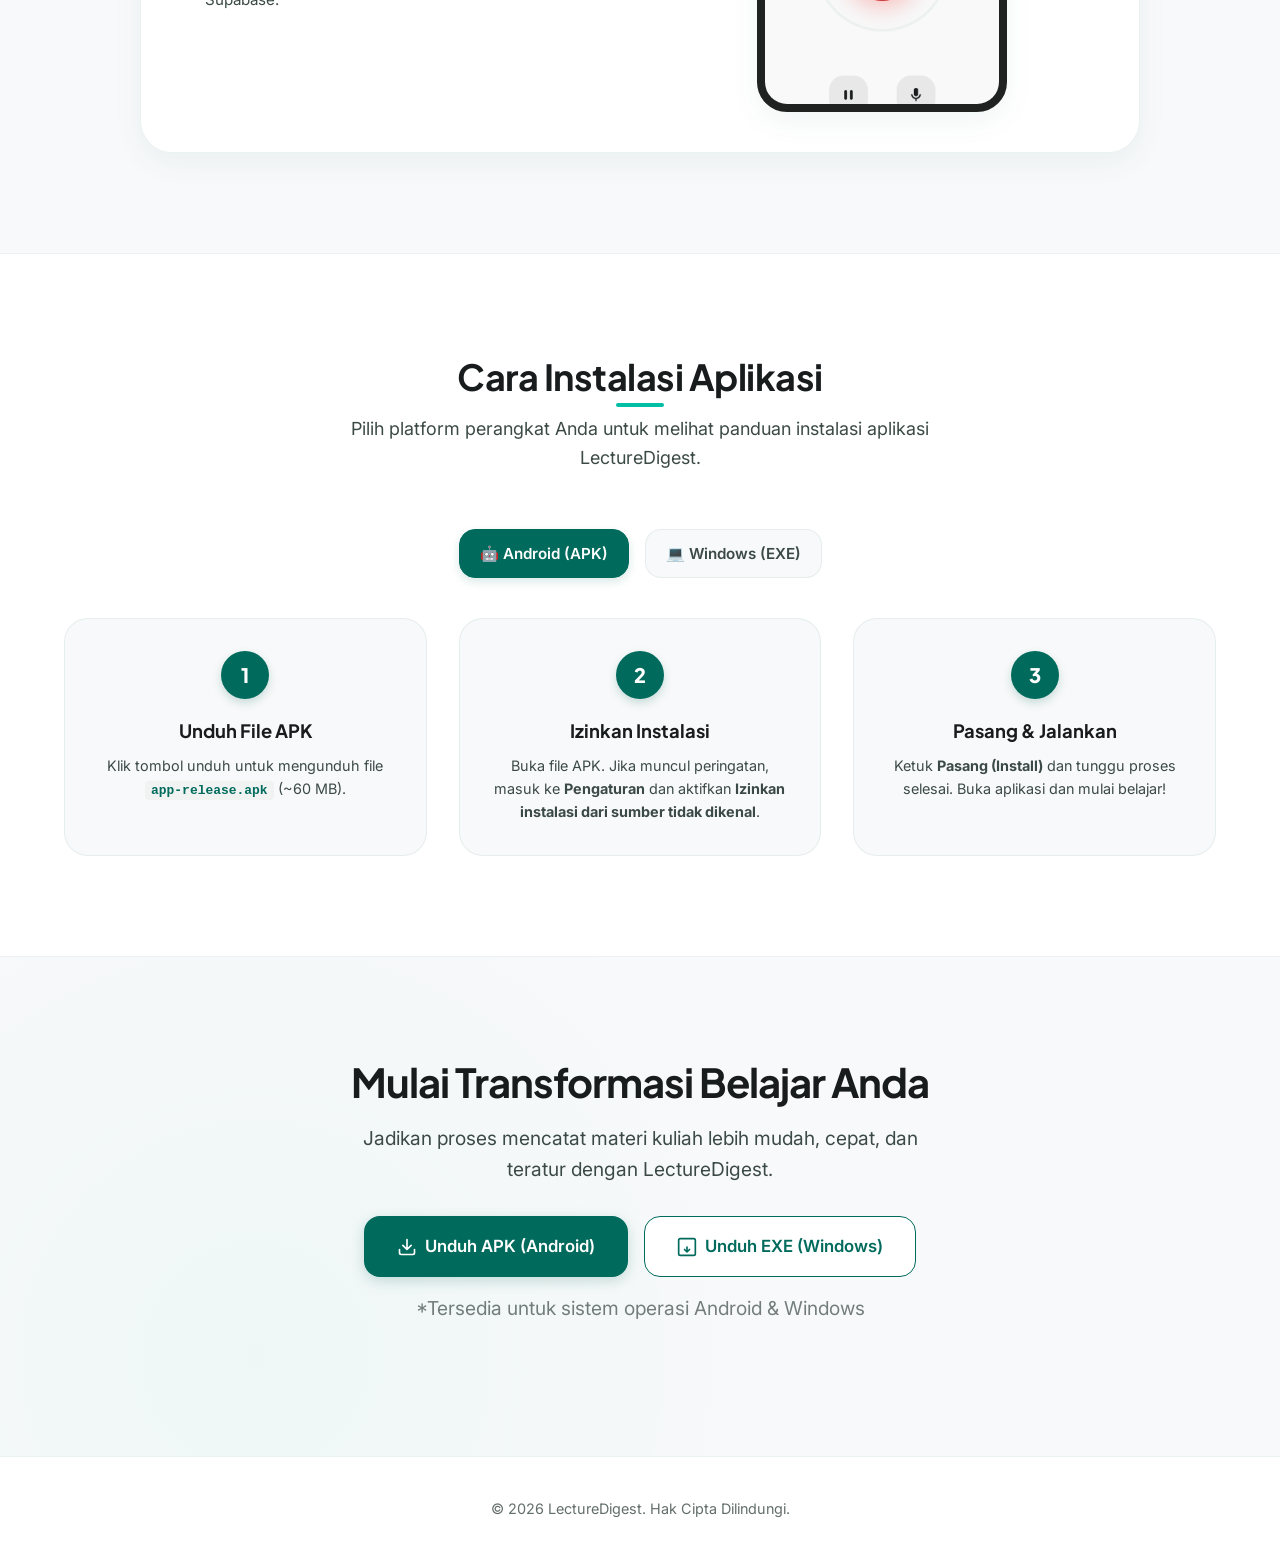
==== commit b538003b: "tambhakan versi exe" ====
--- a/index.html
+++ b/index.html
@@ -32,10 +32,12 @@
                 <a href="#demo">Pratinjau</a>
                 <a href="#panduan">Cara Instalasi</a>
             </nav>
-            <div class="nav-cta">
+            <div class="nav-cta" style="display: flex; gap: 8px;">
                 <a href="https://docs.google.com/file/d/1D8ZPhTMsYRMpi4HwBgtLhSe80zKdsb2G/view?usp=sharing" class="btn btn-primary btn-sm" target="_blank">
-                    <svg width="16" height="16" viewBox="0 0 24 24" fill="none" stroke="currentColor" stroke-width="2" stroke-linecap="round" stroke-linejoin="round"><path d="M21 15v4a2 2 0 0 1-2 2H5a2 2 0 0 1-2-2v-4M7 10l5 5 5-5M12 15V3"/></svg>
                     Unduh APK
+                </a>
+                <a href="https://docs.google.com/file/d/1uMV6IIDW2Dy5zKRCj3B8Sr2jO7gBpQwp/view?usp=sharing" class="btn btn-secondary btn-sm" target="_blank" style="background-color: var(--color-bg-card);">
+                    Unduh EXE
                 </a>
             </div>
         </div>
@@ -49,20 +51,21 @@
                 <h1>Ubah Rekaman Kuliah Menjadi Ringkasan & Kuis Instan</h1>
                 <p class="hero-subtitle">Rekam kuliah Anda, biarkan AI merangkum materi secara otomatis, menghasilkan flashcard interaktif, dan kuis evaluasi dalam hitungan detik.</p>
                 
-                <div class="hero-actions">
+                <div class="hero-actions" style="display: flex; gap: 16px; flex-wrap: wrap;">
                     <a href="https://docs.google.com/file/d/1D8ZPhTMsYRMpi4HwBgtLhSe80zKdsb2G/view?usp=sharing" class="btn btn-primary btn-lg" target="_blank">
                         <svg width="20" height="20" viewBox="0 0 24 24" fill="none" stroke="currentColor" stroke-width="2" stroke-linecap="round" stroke-linejoin="round"><path d="M21 15v4a2 2 0 0 1-2 2H5a2 2 0 0 1-2-2v-4M7 10l5 5 5-5M12 15V3"/></svg>
-                        Unduh APK Sekarang
+                        Unduh APK (Android)
                     </a>
-                    <a href="#demo" class="btn btn-secondary btn-lg">
-                        Lihat Fitur Utama
+                    <a href="https://docs.google.com/file/d/1uMV6IIDW2Dy5zKRCj3B8Sr2jO7gBpQwp/view?usp=sharing" class="btn btn-secondary btn-lg" target="_blank" style="background-color: var(--color-bg-card);">
+                        <svg width="20" height="20" viewBox="0 0 24 24" fill="none" stroke="currentColor" stroke-width="2" stroke-linecap="round" stroke-linejoin="round"><rect x="2" y="2" width="20" height="20" rx="2" ry="2"/><path d="M12 18v-6M9 15l3 3 3-3"/></svg>
+                        Unduh EXE (Windows)
                     </a>
                 </div>
                 
                 <div class="hero-meta">
-                    <span>✓ Ukuran ~60 MB</span>
+                    <span>✓ Android (APK) & Windows (EXE)</span>
                     <span>•</span>
-                    <span>✓ Khusus Android</span>
+                    <span>✓ Didukung AI Lintas Platform</span>
                 </div>
             </div>
             
@@ -318,27 +321,58 @@
     <section id="panduan" class="guide-section">
         <div class="container">
             <div class="section-title text-center">
-                <h2>Langkah Mudah Penginstalan APK</h2>
-                <p>Ikuti langkah-langkah di bawah ini untuk memasang aplikasi LectureDigest di perangkat Android Anda.</p>
-            </div>
-            
-            <div class="guide-steps">
-                <div class="step-card">
-                    <div class="step-num">1</div>
-                    <h4>Unduh File APK</h4>
-                    <p>Klik tombol unduh di bagian atas atau bawah halaman ini untuk mengunduh file <code>app-release.apk</code>.</p>
-                </div>
-                
-                <div class="step-card">
-                    <div class="step-num">2</div>
-                    <h4>Izinkan Instalasi</h4>
-                    <p>Buka file APK yang diunduh. Jika muncul peringatan, masuk ke <strong>Pengaturan</strong> lalu izinkan penginstalan dari browser atau file manager.</p>
-                </div>
-                
-                <div class="step-card">
-                    <div class="step-num">3</div>
-                    <h4>Pasang & Jalankan</h4>
-                    <p>Klik <strong>Pasang (Install)</strong> dan tunggu proses selesai. Buka aplikasi, dan Anda siap menggunakannya!</p>
+                <h2>Cara Instalasi Aplikasi</h2>
+                <p>Pilih platform perangkat Anda untuk melihat panduan instalasi aplikasi LectureDigest.</p>
+            </div>
+
+            <div class="install-tabs" style="display: flex; justify-content: center; gap: 16px; margin-bottom: 40px;">
+                <button class="tab-btn active" id="btn-inst-android" onclick="switchInstallTab('android')">🤖 Android (APK)</button>
+                <button class="tab-btn" id="btn-inst-windows" onclick="switchInstallTab('windows')">💻 Windows (EXE)</button>
+            </div>
+            
+            <!-- Android Guide -->
+            <div id="inst-android" class="install-panel">
+                <div class="guide-steps">
+                    <div class="step-card">
+                        <div class="step-num">1</div>
+                        <h4>Unduh File APK</h4>
+                        <p>Klik tombol unduh untuk mengunduh file <code>app-release.apk</code> (~60 MB).</p>
+                    </div>
+                    
+                    <div class="step-card">
+                        <div class="step-num">2</div>
+                        <h4>Izinkan Instalasi</h4>
+                        <p>Buka file APK. Jika muncul peringatan, masuk ke <strong>Pengaturan</strong> dan aktifkan <strong>Izinkan instalasi dari sumber tidak dikenal</strong>.</p>
+                    </div>
+                    
+                    <div class="step-card">
+                        <div class="step-num">3</div>
+                        <h4>Pasang & Jalankan</h4>
+                        <p>Ketuk <strong>Pasang (Install)</strong> dan tunggu proses selesai. Buka aplikasi dan mulai belajar!</p>
+                    </div>
+                </div>
+            </div>
+
+            <!-- Windows Guide -->
+            <div id="inst-windows" class="install-panel" style="display: none;">
+                <div class="guide-steps">
+                    <div class="step-card">
+                        <div class="step-num">1</div>
+                        <h4>Unduh Folder Rilis ZIP</h4>
+                        <p>Klik tombol unduh untuk mendapatkan file kompresi ZIP (misalnya <code>Release.zip</code>) dari Google Drive.</p>
+                    </div>
+                    
+                    <div class="step-card">
+                        <div class="step-num">2</div>
+                        <h4>Ekstrak File ZIP</h4>
+                        <p>Setelah selesai diunduh, klik kanan pada file ZIP tersebut dan pilih <strong>Extract All...</strong> (Ekstrak Semua) ke folder pilihan Anda.</p>
+                    </div>
+                    
+                    <div class="step-card">
+                        <div class="step-num">3</div>
+                        <h4>Jalankan Aplikasi</h4>
+                        <p>Buka folder hasil ekstrak, cari file <strong><code>lecturer_digest.exe</code></strong>, lalu klik dua kali untuk menjalankan aplikasi!</p>
+                    </div>
                 </div>
             </div>
         </div>
@@ -349,13 +383,17 @@
         <div class="container text-center">
             <h2>Mulai Transformasi Belajar Anda</h2>
             <p>Jadikan proses mencatat materi kuliah lebih mudah, cepat, dan teratur dengan LectureDigest.</p>
-            <div class="cta-btn-wrapper">
+            <div class="cta-btn-wrapper" style="display: flex; justify-content: center; gap: 16px; flex-wrap: wrap;">
                 <a href="https://docs.google.com/file/d/1D8ZPhTMsYRMpi4HwBgtLhSe80zKdsb2G/view?usp=sharing" class="btn btn-primary btn-lg" target="_blank">
                     <svg width="20" height="20" viewBox="0 0 24 24" fill="none" stroke="currentColor" stroke-width="2" stroke-linecap="round" stroke-linejoin="round"><path d="M21 15v4a2 2 0 0 1-2 2H5a2 2 0 0 1-2-2v-4M7 10l5 5 5-5M12 15V3"/></svg>
-                    Unduh Aplikasi (.apk)
+                    Unduh APK (Android)
                 </a>
-            </div>
-            <p class="cta-note">*Khusus sistem operasi Android</p>
+                <a href="https://docs.google.com/file/d/1uMV6IIDW2Dy5zKRCj3B8Sr2jO7gBpQwp/view?usp=sharing" class="btn btn-secondary btn-lg" target="_blank" style="background-color: var(--color-bg-card);">
+                    <svg width="20" height="20" viewBox="0 0 24 24" fill="none" stroke="currentColor" stroke-width="2" stroke-linecap="round" stroke-linejoin="round"><rect x="2" y="2" width="20" height="20" rx="2" ry="2"/><path d="M12 18v-6M9 15l3 3 3-3"/></svg>
+                    Unduh EXE (Windows)
+                </a>
+            </div>
+            <p class="cta-note">*Tersedia untuk sistem operasi Android & Windows</p>
         </div>
     </section>
 
@@ -381,7 +419,22 @@
             document.getElementById('panel-' + tabId).classList.add('active');
         }
 
-        // No extra functions needed since screenshots are used directly.
+        // Installation Guide switcher
+        function switchInstallTab(platform) {
+            document.getElementById('btn-inst-android').classList.remove('active');
+            document.getElementById('btn-inst-windows').classList.remove('active');
+            
+            document.getElementById('inst-android').style.display = 'none';
+            document.getElementById('inst-windows').style.display = 'none';
+            
+            if (platform === 'android') {
+                document.getElementById('btn-inst-android').classList.add('active');
+                document.getElementById('inst-android').style.display = 'block';
+            } else {
+                document.getElementById('btn-inst-windows').classList.add('active');
+                document.getElementById('inst-windows').style.display = 'block';
+            }
+        }
     </script>
 </body>
 </html>
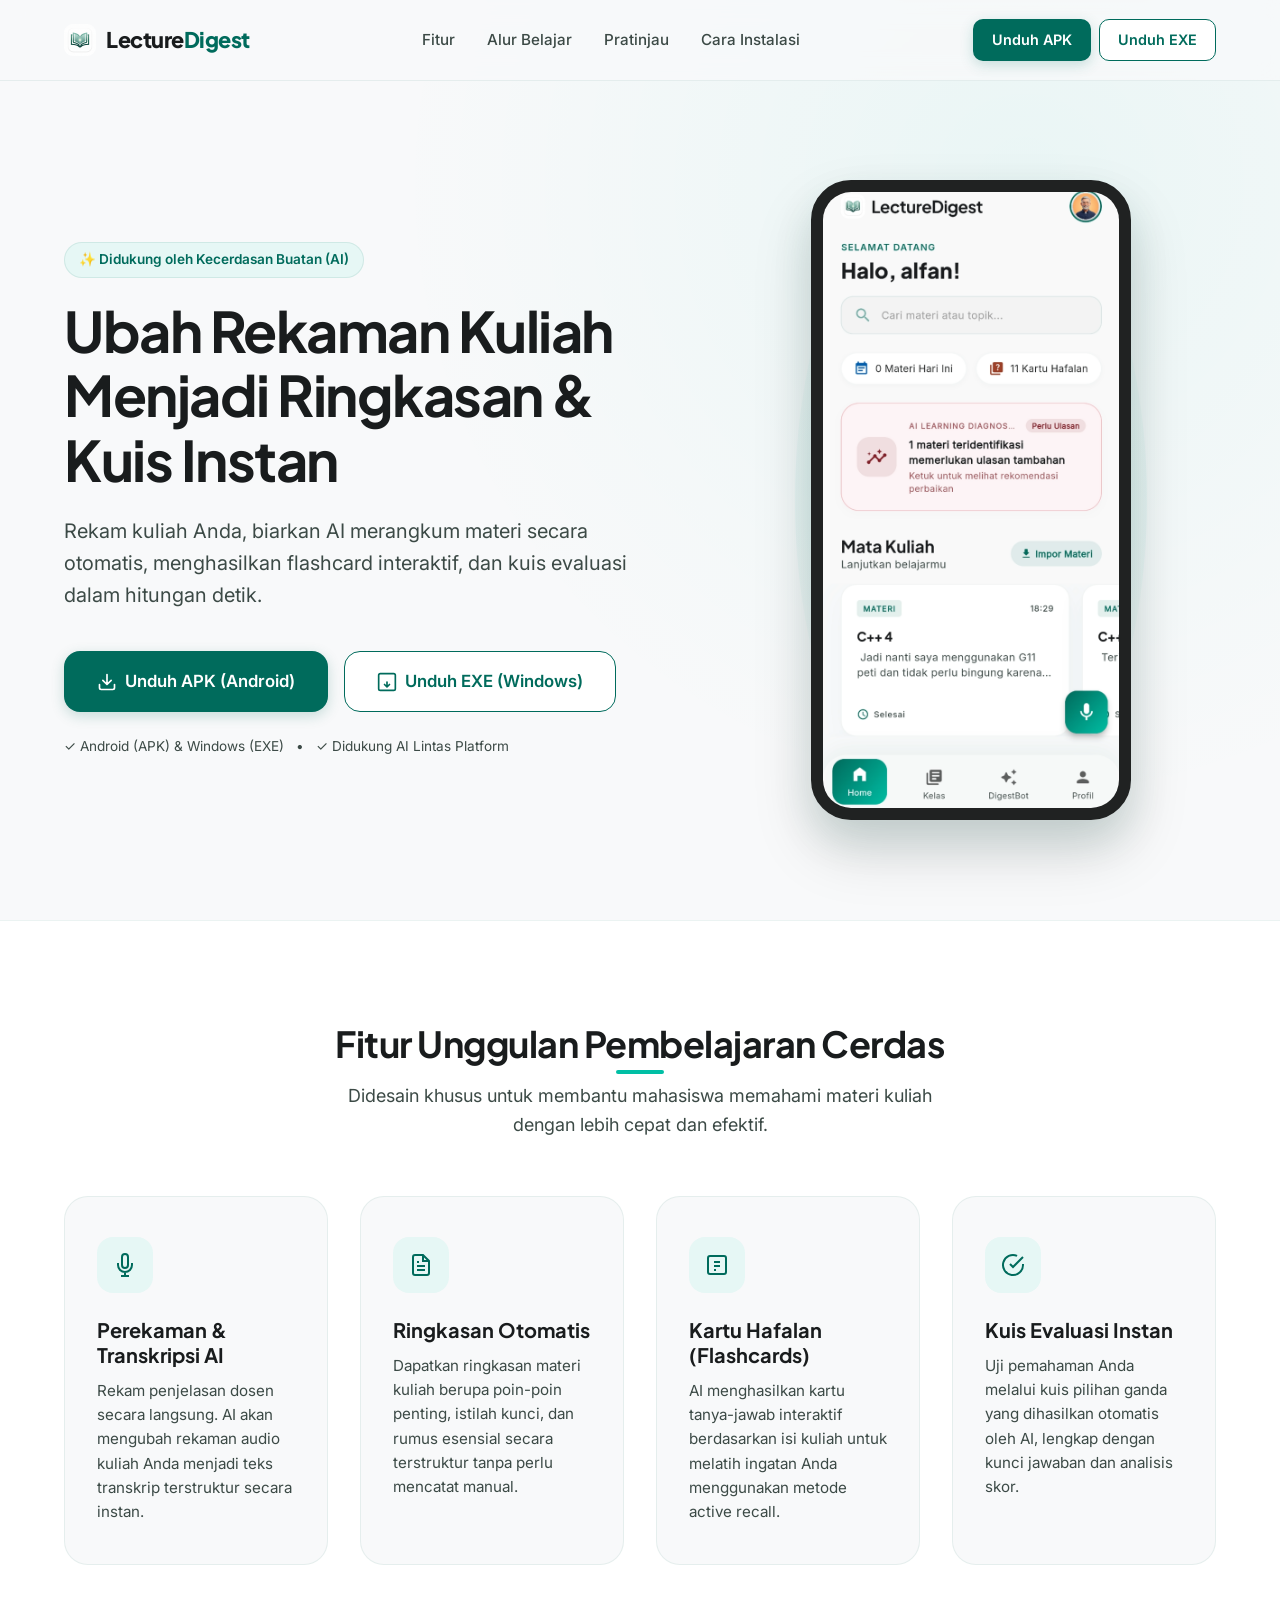
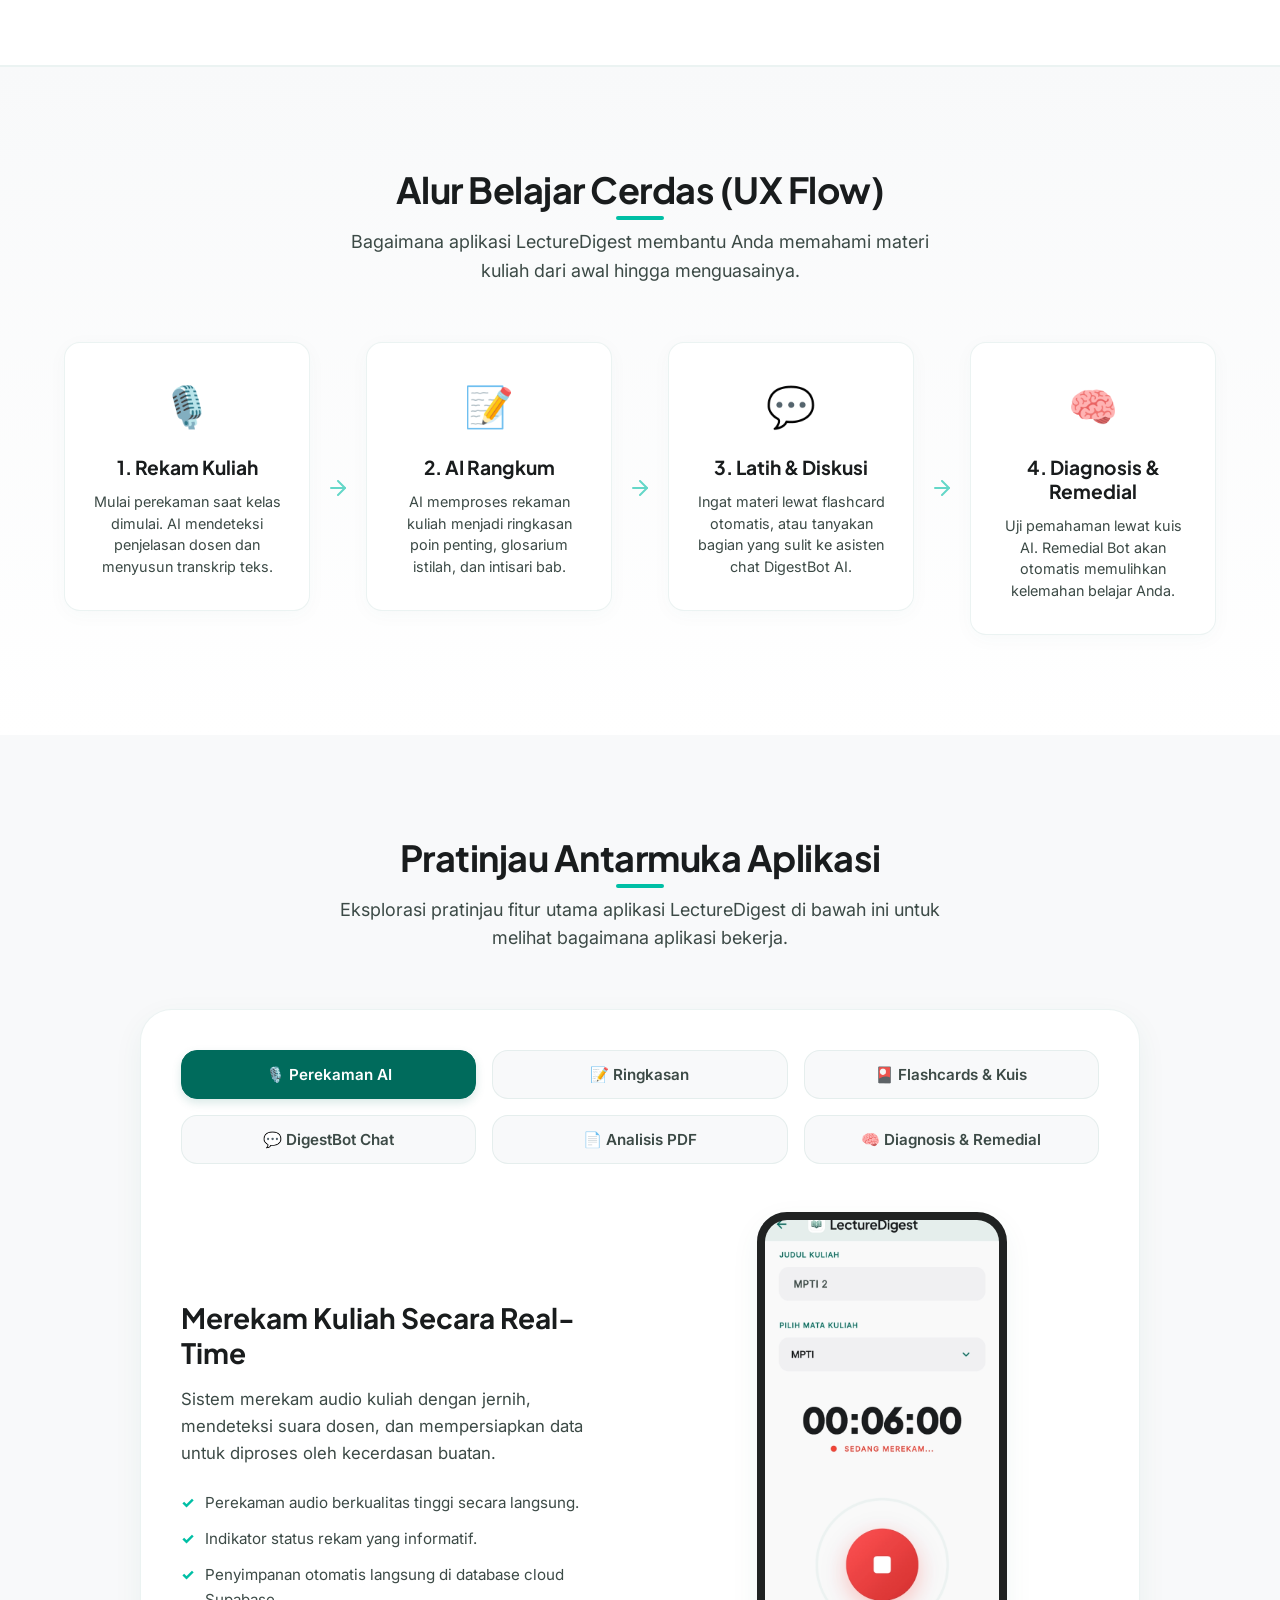
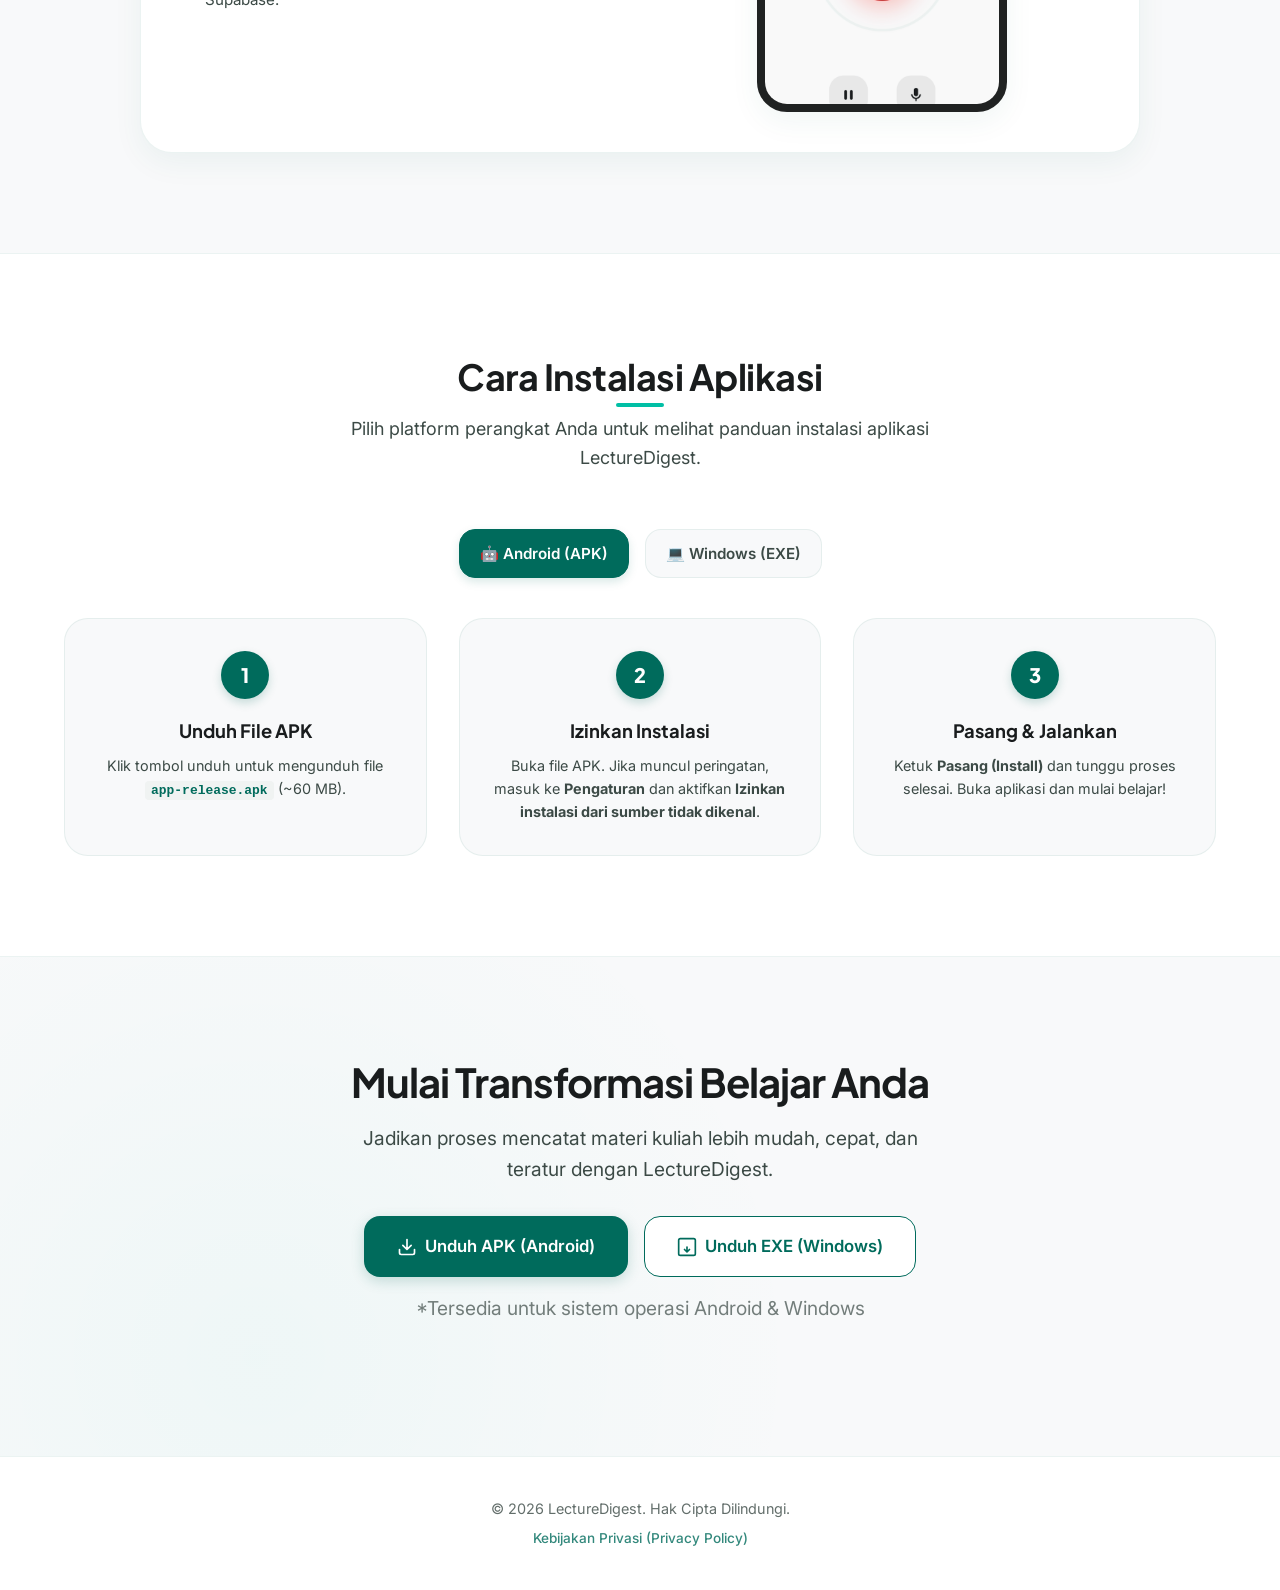
==== commit ce3730bc: "tambahan privacy policy" ====
--- a/index.html
+++ b/index.html
@@ -399,8 +399,11 @@
 
     <!-- Footer -->
     <footer class="footer">
-        <div class="container">
+        <div class="container" style="display: flex; flex-direction: column; gap: 8px; align-items: center;">
             <p class="copyright">© 2026 LectureDigest. Hak Cipta Dilindungi.</p>
+            <div class="footer-links" style="font-size: 0.85rem; opacity: 0.8; display: flex; gap: 16px;">
+                <a href="privacy.html" style="color: var(--color-primary); font-weight: 500;">Kebijakan Privasi (Privacy Policy)</a>
+            </div>
         </div>
     </footer>
 
